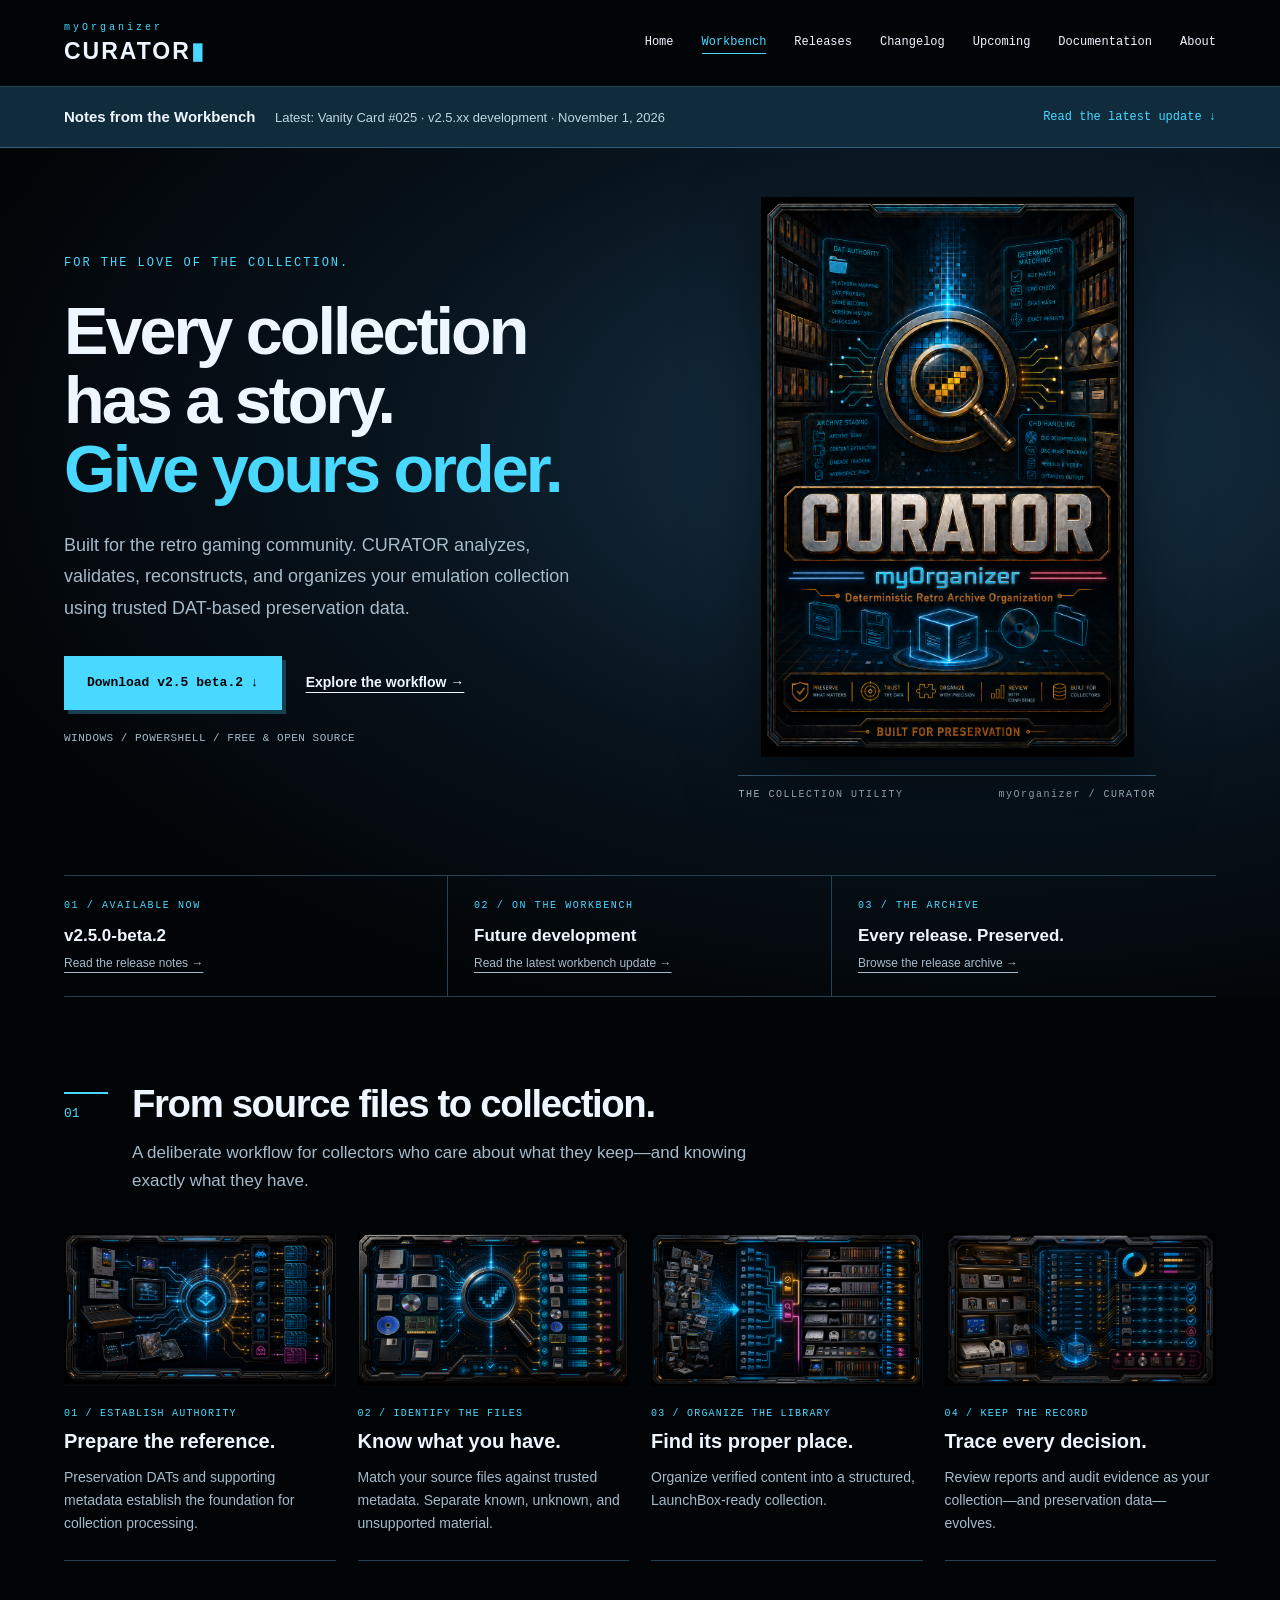
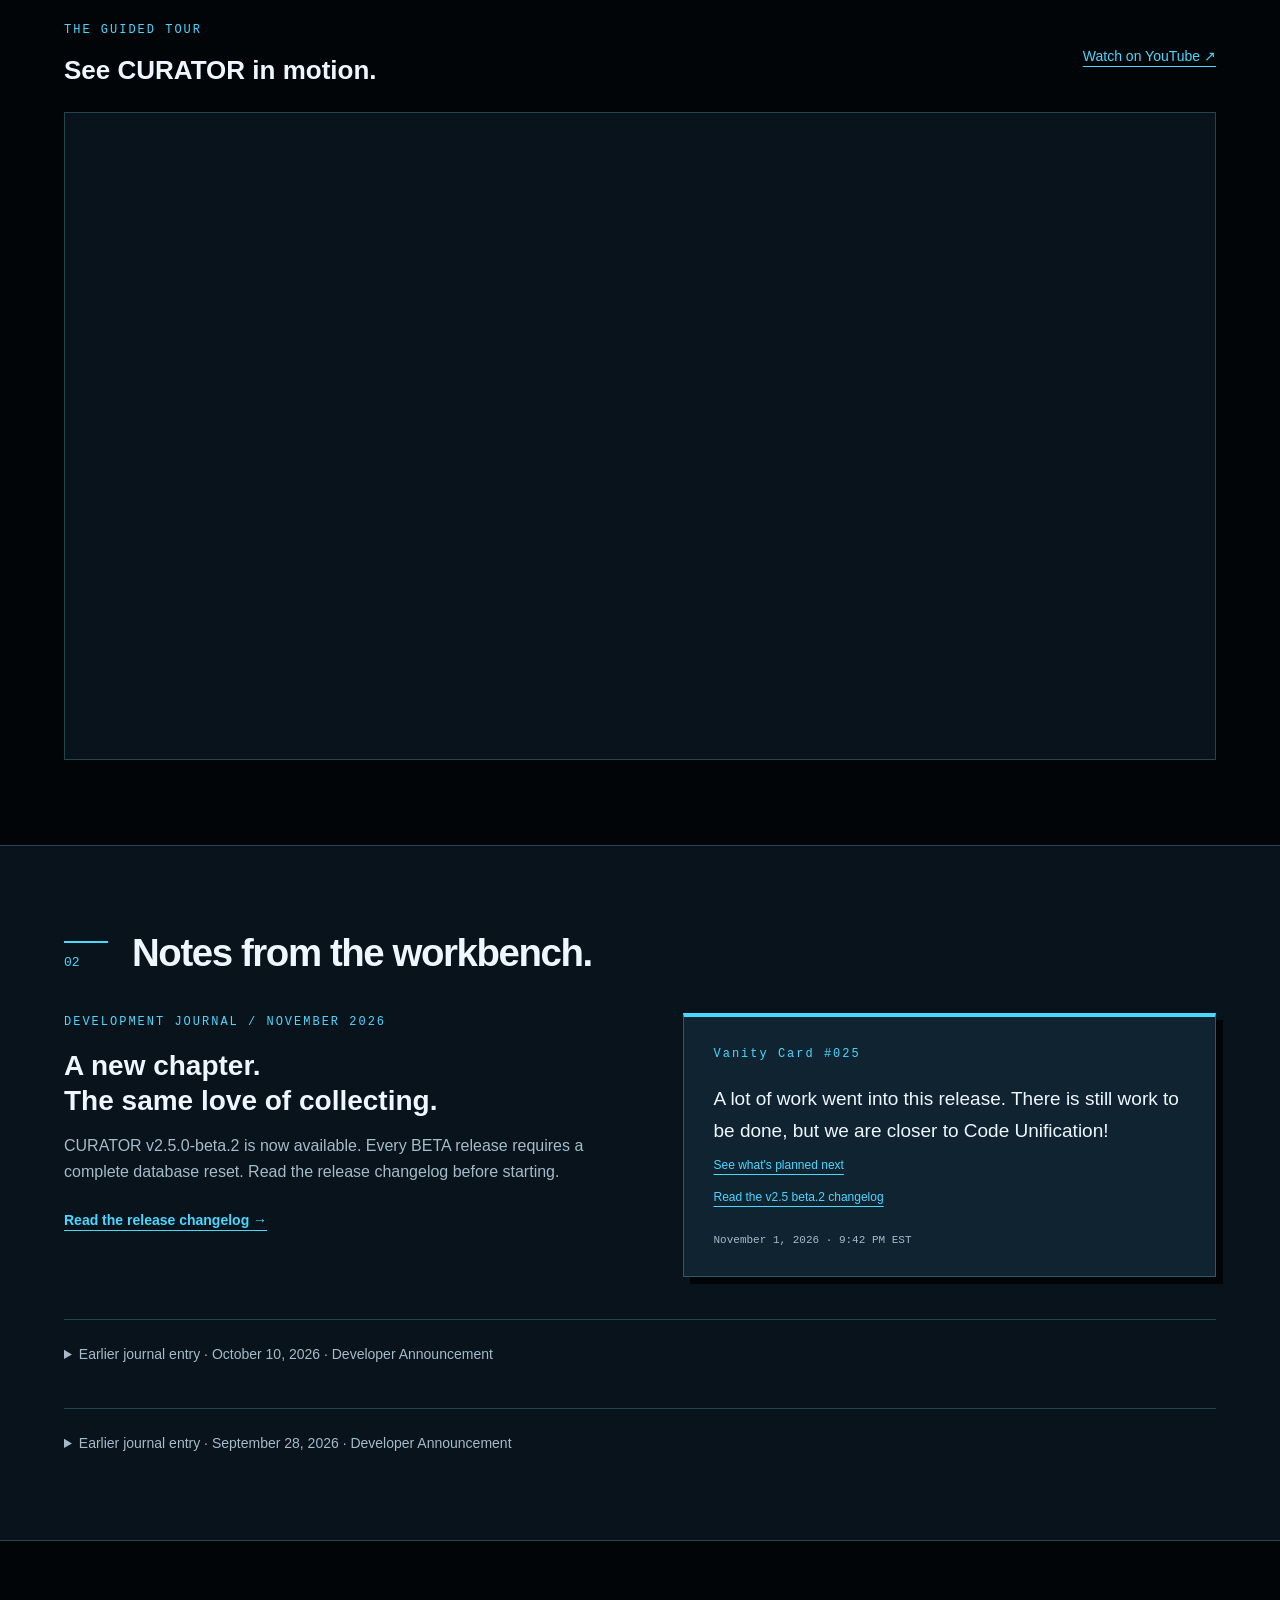
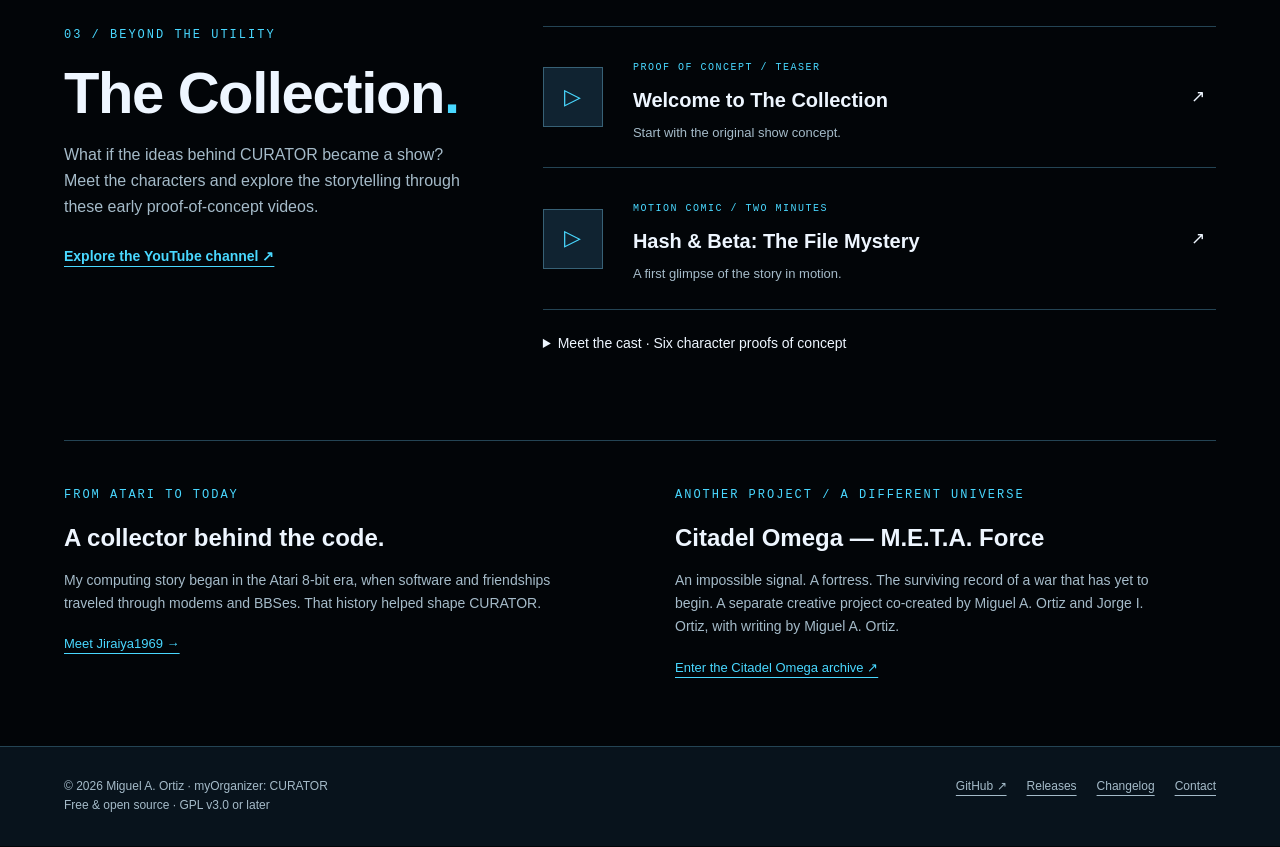
==== index.html @ 527d1dcf "Publish CURATOR v2.5.0-beta.2 and Vanity Card 025" ====
<!DOCTYPE html>
<html lang="en">
<head>

    <meta charset="UTF-8">
    <meta name="viewport" content="width=device-width, initial-scale=1.0">

    <title>myOrganizer: CURATOR</title>

    <meta name="description"
        content="CURATOR v2 is a major SQLite-backed architectural overhaul for analyzing, validating, reconstructing, and organizing emulation collections using DAT-based authority data.">
    <link rel="canonical" href="https://myorganizerhq.com/">
    <link rel="icon" type="image/png" href="/favicon.png">

    <script type="application/ld+json">
    {
      "@context": "https://schema.org",
      "@type": "SoftwareApplication",
      "name": "myOrganizer: CURATOR",
      "softwareVersion": "2.5.0-beta.2",
      "applicationCategory": "UtilityApplication",
      "operatingSystem": "Windows",
      "description": "CURATOR v2 is a major SQLite-backed architectural overhaul for analyzing, validating, reconstructing, and organizing emulation collections using DAT-based authority data.",
      "url": "https://myorganizerhq.com/",
      "downloadUrl": "https://github.com/Jiraiya1969/myOrganizer-CURATOR/releases/download/v2.5.0-beta.2/CURATOR_v2.5.0-beta.2.zip",
      "releaseNotes": "https://myorganizerhq.com/changelog",
      "license": "https://github.com/Jiraiya1969/myOrganizer-CURATOR/blob/main/LICENSE",
      "copyrightYear": 2026,
      "copyrightHolder": {
        "@type": "Person",
        "name": "Miguel A. Ortiz"
      },
      "publisher": {
        "@type": "Organization",
        "name": "myOrganizer",
        "url": "https://myorganizerhq.com/"
      }
    }
    </script>




<link rel="stylesheet" href="/site.css?v=cursor-1">
</head>
<body><a class="skip" href="#main">Skip to content</a>
<header><div class="wrap header"><a class="brand" href="/"><small>myOrganizer</small>CURATOR<span class="brand-cursor" aria-hidden="true">▮</span></a><nav aria-label="Main navigation"><a href="/">Home</a><a class="workbench-nav" href="/#development">Workbench</a><a href="/releases">Releases</a><a href="/changelog">Changelog</a><a href="/upcoming">Upcoming</a><a href="/documentation/">Documentation</a><a href="/about">About</a></nav></div></header>
<main id="main"><a class="workbench-shortcut" href="#development"><span class="wrap workbench-shortcut-inner"><span><strong>Notes from the Workbench</strong><span class="workbench-preview"> Latest: Vanity Card #025 · v2.5.xx development · <time datetime="2026-11-01">November 1, 2026</time></span></span><span class="workbench-jump">Read the latest update ↓</span></span></a><section class="hero"><div class="wrap hero-grid"><div class="hero-copy"><div class="eyebrow">For the love of the collection.</div><h1>Every collection<br>has a story.<br><span>Give yours order.</span></h1><p>Built for the retro gaming community. CURATOR analyzes, validates, reconstructs, and organizes your emulation collection using trusted DAT-based preservation data.</p><div class="actions"><a class="button" href="/releases">Download v2.5 beta.2 ↓</a><a class="text-link" href="#workflow">Explore the workflow →</a></div><p class="meta">WINDOWS / POWERSHELL / FREE &amp; OPEN SOURCE</p></div><figure class="art"><img src="/assets/images/branding/CURATOR_packaging_cover_concept_v2.png" alt="Approved CURATOR retro collection packaging artwork"><figcaption><span>THE COLLECTION UTILITY</span><span>myOrganizer / CURATOR</span></figcaption></figure></div>
<div class="wrap shelf"><div><span class="status">01 / AVAILABLE NOW</span><strong>v2.5.0-beta.2</strong><a href="/changelog#v2-5-0-beta-2">Read the release notes →</a></div><div><span class="status">02 / ON THE WORKBENCH</span><strong>Future development</strong><a href="#development">Read the latest workbench update →</a></div><div><span class="status">03 / THE ARCHIVE</span><strong>Every release. Preserved.</strong><a href="/releases">Browse the release archive →</a></div></div></section>
<section class="wrap chapter" id="workflow"><div class="chapter-heading"><span class="number">01</span><div><h2>From source files to collection.</h2><p>A deliberate workflow for collectors who care about what they keep—and knowing exactly what they have.</p></div></div><div class="workflow"><article><img src="/assets/images/workflow/01_retro_authority_preparation.png" alt="Prepare the reference." loading="lazy"><div class="eyebrow">01 / Establish authority</div><h3>Prepare the reference.</h3><p>Preservation DATs and supporting metadata establish the foundation for collection processing.</p></article><article><img src="/assets/images/workflow/02_retro_deterministic_matching.png" alt="Know what you have." loading="lazy"><div class="eyebrow">02 / Identify the files</div><h3>Know what you have.</h3><p>Match your source files against trusted metadata. Separate known, unknown, and unsupported material.</p></article><article><img src="/assets/images/workflow/03_retro_launchbox_organization.png" alt="Find its proper place." loading="lazy"><div class="eyebrow">03 / Organize the library</div><h3>Find its proper place.</h3><p>Organize verified content into a structured, LaunchBox-ready collection.</p></article><article><img src="/assets/images/workflow/04_retro_reporting_reconciliation.png" alt="Trace every decision." loading="lazy"><div class="eyebrow">04 / Keep the record</div><h3>Trace every decision.</h3><p>Review reports and audit evidence as your collection—and preservation data—evolves.</p></article></div><section class="overview-video" aria-labelledby="overview-title"><div class="overview"><div><div class="eyebrow">The guided tour</div><h3 id="overview-title">See CURATOR in motion.</h3></div><a href="https://youtu.be/cZpdKRbLx6E">Watch on YouTube ↗</a></div><div class="video-frame"><iframe src="https://www.youtube-nocookie.com/embed/cZpdKRbLx6E?rel=0" title="CURATOR overview video" loading="lazy" referrerpolicy="strict-origin-when-cross-origin" allow="accelerometer; autoplay; clipboard-write; encrypted-media; gyroscope; picture-in-picture; web-share" allowfullscreen></iframe></div></section></section>
<section class="development" id="development"><div class="wrap chapter"><div class="chapter-heading"><span class="number">02</span><div><h2>Notes from the workbench.</h2></div></div><div class="dev-grid"><div class="dev-copy"><div class="eyebrow">Development journal / November 2026</div><h3>A new chapter.<br>The same love of collecting.</h3><p>CURATOR v2.5.0-beta.2 is now available. Every BETA release requires a complete database reset. Read the release changelog before starting.</p><a class="text-link" href="/changelog#v2-5-0-beta-2">Read the release changelog →</a></div><aside class="vanity-card" aria-label="Vanity card number 25">
                <span class="vanity-card-label">Vanity Card #025</span>
                A lot of work went into this release.  There is still work to be done, but we are closer to Code Unification!
                <div><a class="vanity-card-link" href="/upcoming">See what's planned next</a></div>
                <div><a class="vanity-card-link" href="/changelog#v2-5-0-beta-2">Read the v2.5 beta.2 changelog</a></div>
                <time class="vanity-card-time" datetime="2026-11-01T21:42:01-05:00">
                    November 1, 2026 · 9:42 PM EST
                </time>
            </aside></div><details class="journal"><summary>Earlier journal entry · October 10, 2026 · Developer Announcement</summary><section class="announcement" id="developer-announcement" aria-labelledby="developer-announcement-title">
        <h3 id="developer-announcement-title">Developer Announcement</h3>
        <p><time datetime="2026-10-10">October 10, 2026</time></p>
        <p>CURATOR v2.5.0-beta.1 is the most stable version to date.</p>
        <p>I realized that the new direction is going to require a major breakdown of the code and a rebuild of a lot of the logic dealing with the database.</p>
        <p>There will not be any forthcoming release any time soon. I apologize in advance for the wait.</p>
    </section></details><details class="journal"><summary>Earlier journal entry · September 28, 2026 · Developer Announcement</summary><section class="announcement" id="developer-announcement-2026-09-28" aria-labelledby="developer-announcement-title-2026-09-28">
        <h3 id="developer-announcement-title-2026-09-28">Developer Announcement</h3>
        <p><time datetime="2026-09-28">September 28, 2026</time></p>

        <p>With myOrganizer: CURATOR v2.0.0-beta6, we have reached the end of this branch.</p>

        <p>While this is still a work in progress, I have validated many Atari and SEGA sets and the application does a fairly accurate job.  There is still a lot of validation to do, but as this is a personal project, it should be more than obvious that I am working with what I personally want for my collection.  Of course, I welcome anyone who wants to personalize the application for their own desires to do so, by simply starting their own branch and providing source acknowledgement to me.</p>

        <p>This for me is a good enough release to hold anyone over for now.  The next branch, v2.5.xx is going to be a major restructuring of the application in many ways.  The ulimate end goal is a single application script rather than the multi-stage method I am using right now.  Remember, I'm not a professional programmer.  I have dabled and this is my very first foray into even using AI as a development tool.  I broke the application into stages to help me manage the development in my own way.  I am absolutely certain that there are very many amazing coders that can do a better job than me.  I just want to learn, at my age (57) how AI will be a part of my reality in the workspace I am a part of (Cloud Management/IT). I have not taken any courses at all.  I simply dived in.  If you view my site, you can find links to other things I have done while working on this application.  In the beginning I spent a great many hours learning to even get the AI to stay within constraints; heck, I had to learn about constraints the hard way!  But, overall, this has been both a frustrating and a very enlightening experience.  I highly recommend trying it!</p>

        <p>That being said, this next phase is going to see very few and limited beta releases.  I will more than likely break the application with my next approach and that will definitely teach me a lot of new lessons.  And I love learning, so it is not a bad thing.</p>

        <p>So, for now.  Stay tuned.  Hopefully not too much time will pass for the very first v2.5.x release.</p>

        <p>Happy gaming!</p>
    </section></details></div></section>
<section class="wrap chapter" id="the-collection"><div class="collection"><div class="collection-intro"><div class="eyebrow">03 / Beyond the utility</div><h2>The Collection<span style="color:var(--cyan)">.</span></h2><p>What if the ideas behind CURATOR became a show? Meet the characters and explore the storytelling through these early proof-of-concept videos.</p><a class="text-link" href="https://www.youtube.com/@myOrganizerCURATOR">Explore the YouTube channel ↗</a></div><div><a class="video-feature" href="https://www.youtube.com/watch?v=Tr6Ki_pprvA"><span class="play" aria-hidden="true">▷</span><div><small>PROOF OF CONCEPT / TEASER</small><h3>Welcome to The Collection</h3><p>Start with the original show concept.</p></div><span aria-hidden="true">↗</span></a><a class="video-feature" href="https://www.youtube.com/watch?v=1bpcUV0gxT8"><span class="play" aria-hidden="true">▷</span><div><small>MOTION COMIC / TWO MINUTES</small><h3>Hash &amp; Beta: The File Mystery</h3><p>A first glimpse of the story in motion.</p></div><span aria-hidden="true">↗</span></a><details class="characters"><summary>Meet the cast · Six character proofs of concept</summary><ul>
                    <li><a href="https://www.youtube.com/watch?v=HXSfLDpLU4Q">The Curator: The Keeper</a></li>
                    <li><a href="https://www.youtube.com/watch?v=5j9pCTBbxyM">Mia: The Guide</a></li>
                    <li><a href="https://www.youtube.com/watch?v=RdrDELHbTPc">Manny Fest: The Archivist</a></li>
                    <li><a href="https://www.youtube.com/watch?v=NV3khmJjt4Y">Hash: The Investigator</a></li>
                    <li><a href="https://www.youtube.com/watch?v=J85RUupwjfQ">Patch: The Mechanic</a></li>
                    <li><a href="https://www.youtube.com/watch?v=i6l_RyuBm0Y">Beta: The Glitch</a></li>
                </ul></details></div></div></section>
<section class="wrap personal"><div><div class="eyebrow">From Atari to today</div><h3>A collector behind the code.</h3><p>My computing story began in the Atari 8-bit era, when software and friendships traveled through modems and BBSes. That history helped shape CURATOR.</p><a href="/about">Meet Jiraiya1969 →</a></div><div id="other-projects"><div class="eyebrow">Another project / A different universe</div><h3>Citadel Omega — M.E.T.A. Force</h3><p>An impossible signal. A fortress. The surviving record of a war that has yet to begin. A separate creative project co-created by Miguel A. Ortiz and Jorge I. Ortiz, with writing by Miguel A. Ortiz.</p><a href="https://citadelomega.com/">Enter the Citadel Omega archive ↗</a></div></section></main>
<footer><div class="wrap footer"><div>© 2026 Miguel A. Ortiz · myOrganizer: CURATOR<br>Free &amp; open source · GPL v3.0 or later</div><div class="footer-links"><a href="https://github.com/Jiraiya1969/myOrganizer-CURATOR">GitHub ↗</a><a href="/releases">Releases</a><a href="/changelog">Changelog</a><a href="mailto:contact@myorganizerhq.com">Contact</a></div></div></footer><script>
function revealLinkedEntry() {
  const target = document.getElementById(decodeURIComponent(location.hash.slice(1)));
  if (!target) return;
  let parent = target.parentElement;
  while (parent) { if (parent.tagName === 'DETAILS') parent.open = true; parent = parent.parentElement; }
}
window.addEventListener('hashchange', revealLinkedEntry);
revealLinkedEntry();
</script></body></html>
---- site.css ----
:root{
    --ink:#eef6ff;
    --muted:#a5bbc9;
    --cyan:#49d8ff;
    --night:#020508;
    --panel:#0b1a25;
    --line:#244454}
*{
    box-sizing:border-box}
html{
    scroll-behavior:smooth;
    scroll-padding-top:30px}
body{
    margin:0;
    background:var(--night);
    color:var(--ink);
    font:17px/1.65 'Segoe UI',Arial,sans-serif}
a{
    color:inherit;
    text-underline-offset:5px}
a:hover{
    color:var(--cyan)}
a:focus-visible,summary:focus-visible{
    outline:3px solid var(--cyan);
    outline-offset:6px}
img{
    display:block;
    width:100%;
    height:auto}
p,h1,h2,h3{
    margin:0}
p{
    color:var(--muted)}
.wrap{
    width:min(1240px,90%);
    margin:auto}
.mono,.eyebrow,.number,.button,.status,nav,.proof{
    font-family:Consolas,'Courier New',monospace}
.proof{
    background:#17364d;
    color:#d8f3ff;
    text-align:center;
    padding:8px 12px;
    font-size:11px;
    letter-spacing:1.6px;
    text-transform:uppercase}
.skip{
    position:absolute;
    left:12px;
    top:-100px;
    z-index:10;
    background:var(--cyan);
    color:var(--night);
    padding:12px}
.skip:focus{
    top:12px}
header{
    border-bottom:1px solid var(--line)}
.header{
    display:flex;
    align-items:center;
    justify-content:space-between;
    gap:30px;
    padding:22px 0}
.brand{
    text-decoration:none;
    font-weight:900;
    letter-spacing:2px;
    line-height:1.1;
    font-size:23px}
.brand small{
    display:block;
    font:10px Consolas,monospace;
    letter-spacing:3px;
    color:var(--cyan);
    margin-bottom:6px}
nav{
    display:flex;
    gap:28px;
    font-size:12px}
nav a{
    text-decoration:none}
.nav-download{
    color:var(--cyan)}
.eyebrow{
    color:var(--cyan);
    font-size:12px;
    letter-spacing:2px;
    text-transform:uppercase}
.hero{
    background:radial-gradient(ellipse at 76% 35%,#17364d 0, #08131c 44%,#020508 77%);
    position:relative;
    overflow:hidden}
.hero-grid{
    display:grid;
    grid-template-columns:1.1fr 1fr;
    align-items:center;
    gap:65px;
    padding:32px 0 58px}
.hero h1{
    font-size:clamp(46px,5.2vw,76px);
    line-height:1.04;
    letter-spacing:-3px;
    margin:23px 0 25px;
    font-weight:850}
.hero h1 span{
    color:var(--cyan)}
.hero-copy>p{
    max-width:510px;
    font-size:18px;
    line-height:1.75}
.actions{
    display:flex;
    flex-wrap:wrap;
    align-items:center;
    gap:24px;
    margin-top:32px}
.button{
    display:inline-flex;
    align-items:center;
    justify-content:center;
    padding:15px 22px;
    background:var(--cyan);
    color:#020508;
    text-decoration:none;
    font-size:13px;
    font-weight:bold;
    border:1px solid var(--cyan);
    box-shadow:4px 4px 0 #163f50}
.button:hover{
    color:#020508;
    background:#b4edff}
.text-link{
    font-size:14px;
    font-weight:600}
.hero .meta{
    font:11px Consolas,monospace;
    margin-top:22px;
    color:#a5bbc9;
    letter-spacing:.5px}
.art{
    position:relative;
    padding:0 20px 0 0}
.art img{
    max-height:560px;
    object-fit:contain;
    filter:drop-shadow(0 20px 35px #0008)}
.art figcaption{
    display:flex;
    justify-content:space-between;
    border-top:1px solid #366078;
    padding-top:13px;
    margin-top:18px;
    font:10px Consolas,monospace;
    color:var(--muted);
    letter-spacing:1.5px}
.shelf{
    display:grid;
    grid-template-columns:repeat(3,1fr);
    border-top:1px solid var(--line);
    border-bottom:1px solid var(--line)}
.shelf>div{
    padding:22px 26px;
    border-right:1px solid var(--line)}
.shelf>div:first-child{
    padding-left:0}
.shelf>div:last-child{
    border:0}
.status{
    font-size:10px;
    letter-spacing:1.6px;
    color:var(--cyan);
    display:block;
    margin-bottom:7px}
.shelf strong{
    font-size:17px;
    font-weight:600}
.shelf a{
    font-size:12px;
    color:var(--muted);
    display:block;
    margin-top:4px}
.chapter{
    padding:85px 0}
.chapter-heading{
    display:flex;
    gap:24px;
    align-items:baseline;
    margin-bottom:38px}
.number{
    font-size:13px;
    color:var(--cyan);
    border-top:2px solid var(--cyan);
    padding-top:9px;
    min-width:44px}
.chapter h2{
    font-size:clamp(30px,3vw,43px);
    line-height:1.15;
    letter-spacing:-1.4px}
.chapter-heading p{
    margin-top:13px;
    max-width:670px}
.workflow{
    display:grid;
    grid-template-columns:repeat(4,1fr);
    gap:22px}
.workflow article{
    border-bottom:1px solid var(--line);
    padding-bottom:25px}
.workflow img{
    aspect-ratio:16/9;
    object-fit:contain;
    background:#08131c;
    margin-bottom:20px}
.workflow .eyebrow{
    font-size:10px;
    letter-spacing:1.2px}
.workflow h3{
    font-size:20px;
    margin:7px 0 12px;
    line-height:1.25}
.workflow p{
    font-size:14px}
.overview{
    margin-top:28px;
    display:flex;
    justify-content:space-between;
    gap:20px;
    padding:20px 0;
    border-bottom:1px solid var(--line);
    font-size:14px}
.overview a{
    color:var(--cyan)}
.development{
    background:#08131c;
    border-top:1px solid var(--line);
    border-bottom:1px solid var(--line)}
.dev-grid{
    display:grid;
    grid-template-columns:1fr 1fr;
    gap:85px}
.dev-copy h3{
    font-size:28px;
    line-height:1.25;
    margin:15px 0}
.dev-copy p{
    font-size:16px}
.dev-copy .text-link{
    display:inline-block;
    margin-top:23px;
    color:var(--cyan)}
.vanity-card{
    margin:0;
    border:1px solid #31566b;
    border-top:4px solid var(--cyan);
    background:#102331;
    padding:30px;
    color:var(--ink);
    font-size:19px;
    line-height:1.65;
    box-shadow:7px 7px 0 #020508}
.vanity-card-label{
    display:block;
    font:12px Consolas,monospace;
    letter-spacing:2px;
    color:var(--cyan);
    margin-bottom:22px}
.vanity-card-link{
    font-size:12px;
    color:var(--cyan);
    display:inline-block;
    margin-top:10px}
.vanity-card-time{
    display:block;
    font:11px Consolas,monospace;
    color:var(--muted);
    margin-top:23px}
.journal{
    margin-top:42px;
    border-top:1px solid var(--line);
    padding-top:23px}
.journal summary{
    cursor:pointer;
    font-size:14px;
    color:var(--muted)}
.announcement{
    max-width:830px;
    padding-top:25px}
.announcement p{
    margin:18px 0;
    font-size:15px}
.collection{
    display:grid;
    grid-template-columns:.75fr 1.25fr;
    gap:75px}
.collection-intro h2{
    font-size:58px;
    margin:18px 0 20px;
    line-height:1}
.collection-intro>p{
    font-size:16px}
.collection-intro .text-link{
    display:inline-block;
    color:var(--cyan);
    margin-top:24px}
.video-feature{
    display:grid;
    grid-template-columns:70px 1fr 25px;
    align-items:center;
    gap:20px;
    border-top:1px solid var(--line);
    padding:24px 0;
    text-decoration:none}
.play{
    width:60px;
    height:60px;
    border:1px solid #376176;
    display:grid;
    place-items:center;
    color:var(--cyan);
    font-size:22px;
    background:#102331}
.video-feature small{
    font:10px Consolas,monospace;
    letter-spacing:1.5px;
    color:var(--cyan)}
.video-feature h3{
    font-size:20px;
    margin:5px 0}
.video-feature p{
    font-size:13px}
.characters{
    border-top:1px solid var(--line);
    padding-top:22px}
.characters summary{
    cursor:pointer;
    font-size:14px}
.characters ul{
    display:grid;
    grid-template-columns:1fr 1fr;
    gap:9px;
    padding-left:20px;
    font-size:13px;
    color:var(--muted)}
.personal{
    display:grid;
    grid-template-columns:1fr 1fr;
    gap:70px;
    padding:45px 0 65px;
    border-top:1px solid var(--line)}
.personal h3{
    font-size:24px;
    margin:12px 0}
.personal p{
    font-size:14px;
    max-width:500px}
.personal a{
    display:inline-block;
    margin-top:18px;
    font-size:13px;
    color:var(--cyan)}
footer{
    background:#08131c;
    border-top:1px solid var(--line);
    padding:30px 0}
.footer{
    display:flex;
    justify-content:space-between;
    gap:25px;
    color:var(--muted);
    font-size:12px}
.footer-links{
    display:flex;
    gap:20px}
 @media(min-width:1500px){
    .hero-grid{
    padding-top:40px;
    padding-bottom:80px}
}
@media(max-width:850px){
    .hero-grid{
    gap:25px}
.hero h1{
    font-size:52px}
.workflow{
    grid-template-columns:1fr 1fr}
.dev-grid{
    gap:35px}
.collection{
    gap:30px}
.collection-intro h2{
    font-size:45px}
}
@media(max-width:600px){
    body{
    font-size:16px}
.wrap{
    width:89%}
.proof{
    font-size:9px;
    letter-spacing:1px}
.header{
    flex-wrap:wrap;
    gap:20px;
    padding:20px 0}
nav{
    width:100%;
    justify-content:space-between;
    gap:12px;
    font-size:11px}
.brand{
    font-size:20px}
.hero-grid{
    grid-template-columns:1fr;
    padding:38px 0 30px;
    gap:25px}
.hero h1{
    font-size:49px;
    letter-spacing:-2px}
.hero-copy>p{
    font-size:16px}
.actions{
    gap:19px;
    margin-top:25px}
.button{
    padding:13px 16px;
    font-size:12px}
.art{
    max-width:340px;
    padding:0;
    margin:15px auto 0}
.art img{
    max-height:380px}
.art figcaption{
    font-size:9px}
.shelf{
    grid-template-columns:1fr}
.shelf>div,.shelf>div:first-child{
    padding:18px 0;
    border-right:0;
    border-bottom:1px solid var(--line)}
.shelf strong{
    font-size:16px}
.chapter{
    padding:52px 0}
.chapter-heading{
    gap:14px;
    margin-bottom:28px}
.chapter h2{
    font-size:30px}
.chapter-heading p{
    font-size:15px}
.number{
    min-width:30px}
.workflow{
    gap:25px 16px}
.workflow h3{
    font-size:18px}
.workflow p{
    font-size:13px}
.workflow .eyebrow{
    font-size:9px;
    letter-spacing:.4px}
.overview{
    flex-direction:column;
    gap:8px}
.dev-grid,.collection,.personal{
    grid-template-columns:1fr;
    gap:35px}
.vanity-card{
    padding:23px;
    font-size:18px}
.collection-intro h2{
    font-size:47px}
.video-feature{
    gap:14px;
    grid-template-columns:50px 1fr 15px}
.play{
    width:46px;
    height:46px}
.video-feature h3{
    font-size:18px}
.personal{
    padding:35px 0 45px}
.footer{
    flex-direction:column}
.footer-links{
    flex-wrap:wrap;
    gap:15px}
.characters ul{
    grid-template-columns:1fr}
}
@media(prefers-reduced-motion:reduce){
    html{
    scroll-behavior:auto}
}

.overview-video{
    margin-top:40px}
.overview-video .overview{
    align-items:center;
    border-bottom:0;
    margin-top:0}
.overview-video h3{
    font-size:26px;
    margin-top:8px}
.video-frame{
    aspect-ratio:16/9;
    width:100%;
    background:#08131c;
    border:1px solid var(--line)}
.video-frame iframe{
    display:block;
    width:100%;
    height:100%;
    border:0}
@media(max-width:600px){
    .overview-video .overview{
    align-items:flex-start}
.overview-video h3{
    font-size:23px}
}

.page-shell{
    display:grid;
    grid-template-columns:190px minmax(0,1fr);
    gap:65px;
    padding:65px 0 90px}
.side-index{
    position:sticky;
    top:30px;
    align-self:start;
    font:12px/1.6 Consolas,monospace}
.side-index .eyebrow{
    margin-bottom:20px}
.side-index a{
    display:block;
    padding:11px 0;
    border-bottom:1px solid var(--line);
    text-decoration:none;
    color:var(--muted)}
.side-index a:hover{
    color:var(--cyan)}
.inner-page{
    min-width:0}
.inner-page>h1{
    font-size:clamp(38px,5vw,66px);
    letter-spacing:-2px;
    line-height:1.06;
    margin:15px 0 27px}
.inner-page .intro{
    font-size:18px;
    margin-bottom:38px}
.inner-page p{
    margin:15px 0;
    line-height:1.8}
.inner-page h2{
    font-size:27px;
    line-height:1.25;
    margin:0 0 18px}
.inner-page h3{
    font-size:17px;
    color:var(--cyan);
    margin:26px 0 14px}
.release-card,.inner-page article,.planning-notice,.change-section,.inner-page details,.notice{
    border-top:1px solid var(--line);
    padding:30px 0;
    margin-top:20px}
.release-card.current,.planning-notice{
    background:#0b1a25;
    border-top:3px solid var(--cyan);
    padding:30px}
.release-card .release-details{
    display:grid;
    grid-template-columns:120px minmax(0,1fr);
    gap:10px 22px}
.label,.date,.release-date,.updated-on{
    font:12px/1.7 Consolas,monospace;
    color:var(--muted)}
.label{
    text-transform:uppercase;
    letter-spacing:1px}
.value{
    font-size:14px;
    overflow-wrap:anywhere}
.badge{
    font:10px Consolas,monospace;
    color:var(--night);
    background:var(--cyan);
    padding:5px 8px;
    vertical-align:middle;
    margin-left:10px}
code{
    font:13px/1.7 Consolas,monospace;
    color:#c6eaf8;
    overflow-wrap:anywhere}
.download-button{
    background:var(--cyan);
    color:var(--night);
    padding:12px 18px;
    text-decoration:none;
    font:12px Consolas,monospace}
.inner-page .actions{
    gap:18px}
.inner-page li{
    color:var(--muted);
    margin-bottom:15px;
    line-height:1.8}
.inner-page ul{
    padding-left:22px}
.inner-page summary{
    cursor:pointer;
    font-size:20px;
    font-weight:600}
.release-title{
    font-size:22px}
.inner-page a{
    color:var(--cyan)}
.inner-page .download-button{
    color:var(--night)}
.inner-page .links{
    border-top:1px solid var(--line);
    margin-top:35px;
    padding-top:25px;
    display:flex;
    flex-wrap:wrap;
    gap:20px;
    font-size:13px}
.story{
    font-size:18px}
.story p:first-child{
    font-size:22px;
    color:var(--ink)}
.scene-handle{
    color:var(--ink);
    font-weight:600}
.archive-downloads{
    padding:25px;
    background:var(--panel);
    border-left:3px solid var(--cyan);
    font-size:14px}
.archive-downloads a{
    display:inline-block;
    margin:10px 15px}
.archive-downloads span{
    display:block;
    color:var(--muted)}
.page-art{
    margin-top:30px;
    opacity:.85}
.inner-page footer{
    display:none}
@media(max-width:850px){
    .page-shell{
    grid-template-columns:140px minmax(0,1fr);
    gap:30px}
nav{
    gap:16px}
}
@media(max-width:600px){
    .page-shell{
    display:block;
    padding:32px 0 50px}
.side-index{
    position:static;
    margin-bottom:32px}
.side-index a{
    display:inline-block;
    margin-right:15px;
    font-size:11px}
.side-index .eyebrow{
    margin-bottom:5px}
.side-index .page-art{
    display:none}
.inner-page>h1{
    font-size:40px}
.release-card .release-details{
    grid-template-columns:1fr;
    gap:3px}
.value{
    margin-bottom:12px}
.release-card.current,.planning-notice{
    padding:20px}
.inner-page h2{
    font-size:24px}
.story p:first-child{
    font-size:19px}
.story{
    font-size:16px}
.inner-page .intro{
    font-size:16px}
nav{
    flex-wrap:wrap}
}


.workbench-nav{
    color:var(--cyan);
    border-bottom:1px solid var(--cyan)}
.workbench-shortcut{
    display:block;
    text-decoration:none;
    background:#102b3b;
    border-bottom:1px solid #366078}
.workbench-shortcut-inner{
    display:flex;
    justify-content:space-between;
    align-items:center;
    gap:20px;
    padding-top:16px;
    padding-bottom:16px}
.workbench-shortcut strong{
    color:var(--ink);
    font-size:15px}
.workbench-preview{
    color:#bfd4e1;
    font-size:13px;
    margin-left:16px}
.workbench-jump{
    color:var(--cyan);
    font:12px Consolas,monospace;
    white-space:nowrap}
.workbench-shortcut:hover{
    background:#16384b}
@media(max-width:850px){
    .workbench-preview{
    display:block;
    margin-left:0;
    margin-top:3px}
}
@media(max-width:600px){
    .workbench-shortcut-inner{
    align-items:flex-start;
    flex-direction:column;
    gap:9px}
.workbench-shortcut strong{
    font-size:14px}
.workbench-preview{
    font-size:12px}
.header nav{
    justify-content:flex-start;
    column-gap:18px;
    row-gap:14px}
}


.origins-index .page-art {
    /* Align the visible logo, accounting for the artwork's inset border. */
    transform: translateX(-7%);
}

.brand-cursor {
    color: var(--cyan);
    animation: cursor-blink 1.2s step-end infinite;
}
@keyframes cursor-blink {
    0%, 100% { opacity: 1; }
    50% { opacity: 0; }
}
@media (prefers-reduced-motion: reduce) {
    .brand-cursor { animation: none; }
}

/* Historical release entries expand on request. */
details.release-card > summary { cursor: pointer; font-size: 24px; font-weight: 700; color: var(--ink); }
details.release-card[open] > summary { margin-bottom: 24px; }

/* PDF guide library. */
nav a[aria-current="page"] { color:var(--cyan); }
.guide-start { border-left:3px solid var(--cyan); background:#0b1a25; padding:20px 24px; margin-bottom:30px; }
.guide-start p { margin:8px 0 0; }
.guide-grid { display:grid; grid-template-columns:repeat(2,minmax(0,1fr)); gap:22px; }
.inner-page .guide-card { margin:0; padding:26px; border:1px solid var(--line); background:#0c1923; display:flex; flex-direction:column; min-width:0; }
.guide-top { display:flex; justify-content:space-between; align-items:flex-start; gap:14px; margin-bottom:24px; }
.guide-top .eyebrow { font-size:10px; letter-spacing:1.2px; }
.guide-format { font:11px Consolas,monospace; color:var(--cyan); border:1px solid var(--line); padding:3px 7px; }
.inner-page .guide-card h2 { font-size:25px; margin:0 0 4px; }
.inner-page .guide-card p { font-size:15px; margin:12px 0 22px; }
.guide-meta { font:11px/1.8 Consolas,monospace; color:var(--muted); margin-top:auto; }
.guide-card .actions { margin-top:22px; gap:16px; flex-wrap:wrap; }
.guide-card .text-link { font-size:12px; }
.inner-page .guide-edition { font-size:12px; color:var(--muted); margin-top:25px; }
@media(max-width:1050px) { .guide-grid { grid-template-columns:1fr; } }
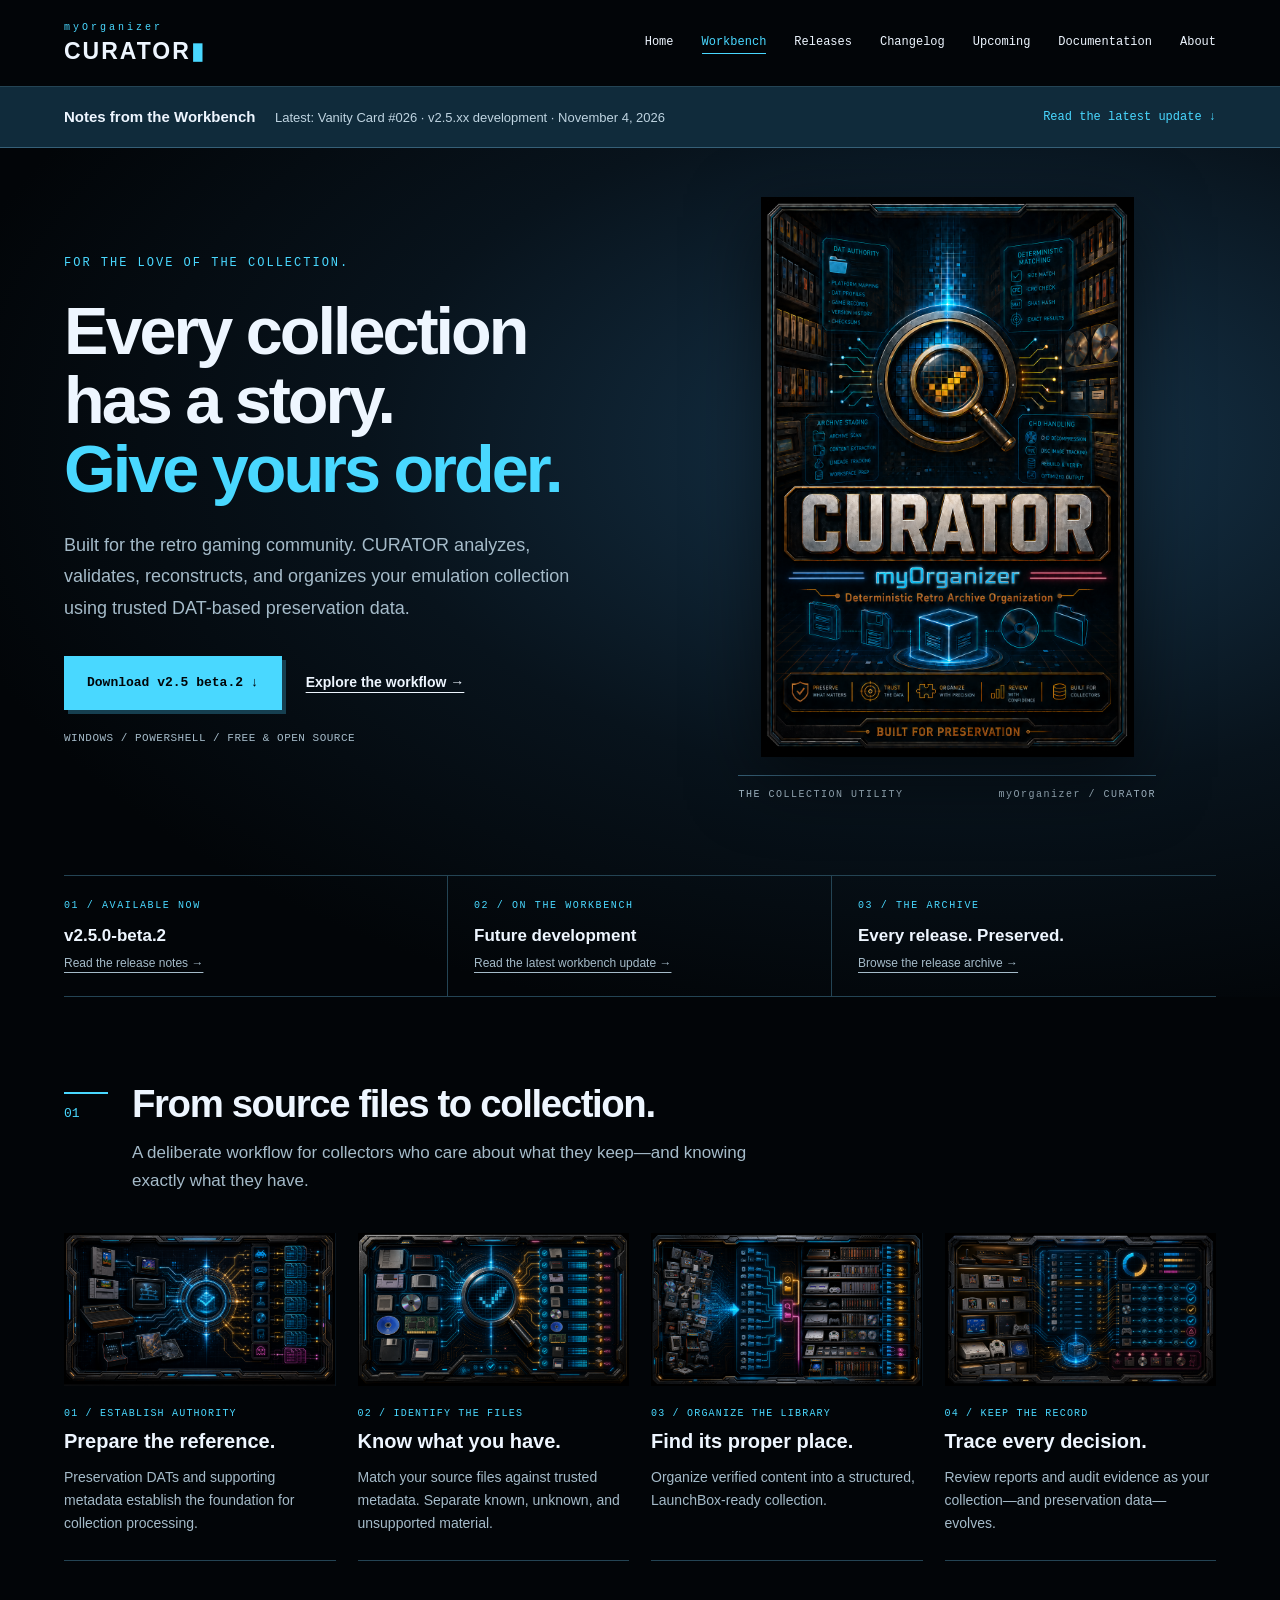
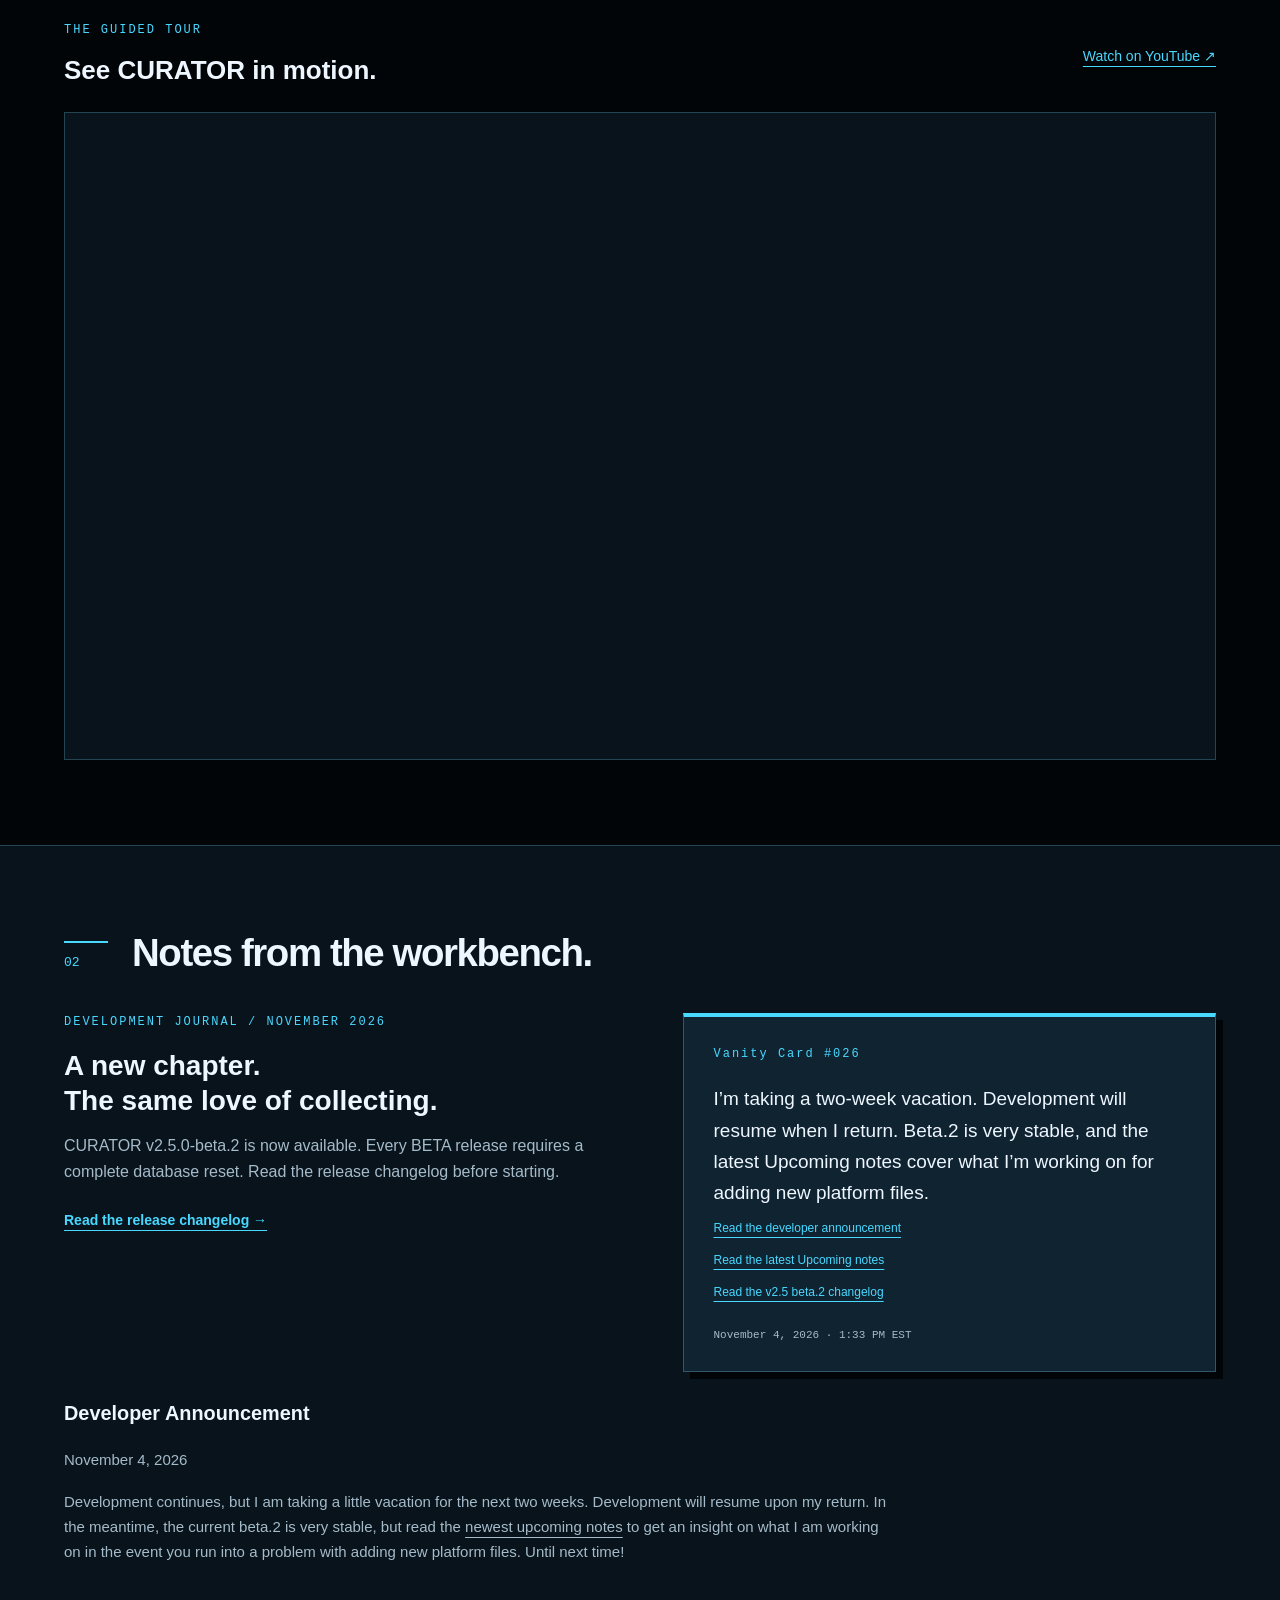
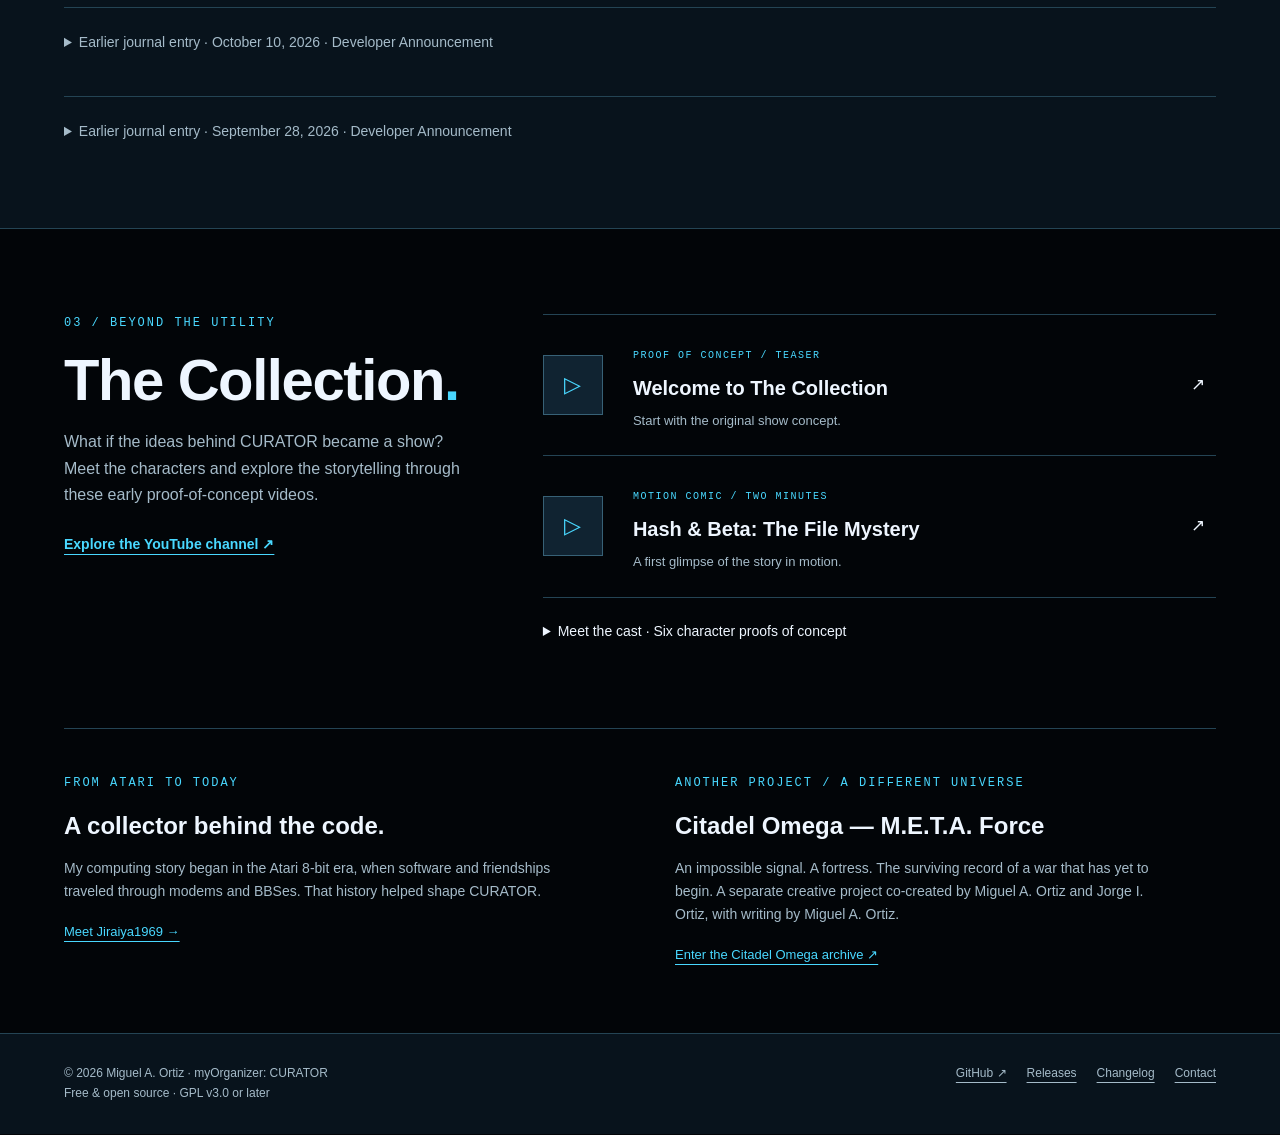
==== commit a94fbac5: "Publish November 4 announcement and Vanity Card 026" ====
--- a/index.html
+++ b/index.html
@@ -45,19 +45,24 @@
 </head>
 <body><a class="skip" href="#main">Skip to content</a>
 <header><div class="wrap header"><a class="brand" href="/"><small>myOrganizer</small>CURATOR<span class="brand-cursor" aria-hidden="true">▮</span></a><nav aria-label="Main navigation"><a href="/">Home</a><a class="workbench-nav" href="/#development">Workbench</a><a href="/releases">Releases</a><a href="/changelog">Changelog</a><a href="/upcoming">Upcoming</a><a href="/documentation/">Documentation</a><a href="/about">About</a></nav></div></header>
-<main id="main"><a class="workbench-shortcut" href="#development"><span class="wrap workbench-shortcut-inner"><span><strong>Notes from the Workbench</strong><span class="workbench-preview"> Latest: Vanity Card #025 · v2.5.xx development · <time datetime="2026-11-01">November 1, 2026</time></span></span><span class="workbench-jump">Read the latest update ↓</span></span></a><section class="hero"><div class="wrap hero-grid"><div class="hero-copy"><div class="eyebrow">For the love of the collection.</div><h1>Every collection<br>has a story.<br><span>Give yours order.</span></h1><p>Built for the retro gaming community. CURATOR analyzes, validates, reconstructs, and organizes your emulation collection using trusted DAT-based preservation data.</p><div class="actions"><a class="button" href="/releases">Download v2.5 beta.2 ↓</a><a class="text-link" href="#workflow">Explore the workflow →</a></div><p class="meta">WINDOWS / POWERSHELL / FREE &amp; OPEN SOURCE</p></div><figure class="art"><img src="/assets/images/branding/CURATOR_packaging_cover_concept_v2.png" alt="Approved CURATOR retro collection packaging artwork"><figcaption><span>THE COLLECTION UTILITY</span><span>myOrganizer / CURATOR</span></figcaption></figure></div>
+<main id="main"><a class="workbench-shortcut" href="#development"><span class="wrap workbench-shortcut-inner"><span><strong>Notes from the Workbench</strong><span class="workbench-preview"> Latest: Vanity Card #026 · v2.5.xx development · <time datetime="2026-11-04">November 4, 2026</time></span></span><span class="workbench-jump">Read the latest update ↓</span></span></a><section class="hero"><div class="wrap hero-grid"><div class="hero-copy"><div class="eyebrow">For the love of the collection.</div><h1>Every collection<br>has a story.<br><span>Give yours order.</span></h1><p>Built for the retro gaming community. CURATOR analyzes, validates, reconstructs, and organizes your emulation collection using trusted DAT-based preservation data.</p><div class="actions"><a class="button" href="/releases">Download v2.5 beta.2 ↓</a><a class="text-link" href="#workflow">Explore the workflow →</a></div><p class="meta">WINDOWS / POWERSHELL / FREE &amp; OPEN SOURCE</p></div><figure class="art"><img src="/assets/images/branding/CURATOR_packaging_cover_concept_v2.png" alt="Approved CURATOR retro collection packaging artwork"><figcaption><span>THE COLLECTION UTILITY</span><span>myOrganizer / CURATOR</span></figcaption></figure></div>
 <div class="wrap shelf"><div><span class="status">01 / AVAILABLE NOW</span><strong>v2.5.0-beta.2</strong><a href="/changelog#v2-5-0-beta-2">Read the release notes →</a></div><div><span class="status">02 / ON THE WORKBENCH</span><strong>Future development</strong><a href="#development">Read the latest workbench update →</a></div><div><span class="status">03 / THE ARCHIVE</span><strong>Every release. Preserved.</strong><a href="/releases">Browse the release archive →</a></div></div></section>
 <section class="wrap chapter" id="workflow"><div class="chapter-heading"><span class="number">01</span><div><h2>From source files to collection.</h2><p>A deliberate workflow for collectors who care about what they keep—and knowing exactly what they have.</p></div></div><div class="workflow"><article><img src="/assets/images/workflow/01_retro_authority_preparation.png" alt="Prepare the reference." loading="lazy"><div class="eyebrow">01 / Establish authority</div><h3>Prepare the reference.</h3><p>Preservation DATs and supporting metadata establish the foundation for collection processing.</p></article><article><img src="/assets/images/workflow/02_retro_deterministic_matching.png" alt="Know what you have." loading="lazy"><div class="eyebrow">02 / Identify the files</div><h3>Know what you have.</h3><p>Match your source files against trusted metadata. Separate known, unknown, and unsupported material.</p></article><article><img src="/assets/images/workflow/03_retro_launchbox_organization.png" alt="Find its proper place." loading="lazy"><div class="eyebrow">03 / Organize the library</div><h3>Find its proper place.</h3><p>Organize verified content into a structured, LaunchBox-ready collection.</p></article><article><img src="/assets/images/workflow/04_retro_reporting_reconciliation.png" alt="Trace every decision." loading="lazy"><div class="eyebrow">04 / Keep the record</div><h3>Trace every decision.</h3><p>Review reports and audit evidence as your collection—and preservation data—evolves.</p></article></div><section class="overview-video" aria-labelledby="overview-title"><div class="overview"><div><div class="eyebrow">The guided tour</div><h3 id="overview-title">See CURATOR in motion.</h3></div><a href="https://youtu.be/cZpdKRbLx6E">Watch on YouTube ↗</a></div><div class="video-frame"><iframe src="https://www.youtube-nocookie.com/embed/cZpdKRbLx6E?rel=0" title="CURATOR overview video" loading="lazy" referrerpolicy="strict-origin-when-cross-origin" allow="accelerometer; autoplay; clipboard-write; encrypted-media; gyroscope; picture-in-picture; web-share" allowfullscreen></iframe></div></section></section>
-<section class="development" id="development"><div class="wrap chapter"><div class="chapter-heading"><span class="number">02</span><div><h2>Notes from the workbench.</h2></div></div><div class="dev-grid"><div class="dev-copy"><div class="eyebrow">Development journal / November 2026</div><h3>A new chapter.<br>The same love of collecting.</h3><p>CURATOR v2.5.0-beta.2 is now available. Every BETA release requires a complete database reset. Read the release changelog before starting.</p><a class="text-link" href="/changelog#v2-5-0-beta-2">Read the release changelog →</a></div><aside class="vanity-card" aria-label="Vanity card number 25">
-                <span class="vanity-card-label">Vanity Card #025</span>
-                A lot of work went into this release.  There is still work to be done, but we are closer to Code Unification!
-                <div><a class="vanity-card-link" href="/upcoming">See what's planned next</a></div>
+<section class="development" id="development"><div class="wrap chapter"><div class="chapter-heading"><span class="number">02</span><div><h2>Notes from the workbench.</h2></div></div><div class="dev-grid"><div class="dev-copy"><div class="eyebrow">Development journal / November 2026</div><h3>A new chapter.<br>The same love of collecting.</h3><p>CURATOR v2.5.0-beta.2 is now available. Every BETA release requires a complete database reset. Read the release changelog before starting.</p><a class="text-link" href="/changelog#v2-5-0-beta-2">Read the release changelog →</a></div><aside class="vanity-card" aria-label="Vanity card number 26">
+                <span class="vanity-card-label">Vanity Card #026</span>
+                I’m taking a two-week vacation. Development will resume when I return. Beta.2 is very stable, and the latest Upcoming notes cover what I’m working on for adding new platform files.
+                <div><a class="vanity-card-link" href="#developer-announcement">Read the developer announcement</a></div>
+                <div><a class="vanity-card-link" href="/upcoming#current-changing">Read the latest Upcoming notes</a></div>
                 <div><a class="vanity-card-link" href="/changelog#v2-5-0-beta-2">Read the v2.5 beta.2 changelog</a></div>
-                <time class="vanity-card-time" datetime="2026-11-01T21:42:01-05:00">
-                    November 1, 2026 · 9:42 PM EST
+                <time class="vanity-card-time" datetime="2026-11-04T13:33:05-05:00">
+                    November 4, 2026 · 1:33 PM EST
                 </time>
-            </aside></div><details class="journal"><summary>Earlier journal entry · October 10, 2026 · Developer Announcement</summary><section class="announcement" id="developer-announcement" aria-labelledby="developer-announcement-title">
+            </aside></div><section class="announcement" id="developer-announcement" aria-labelledby="developer-announcement-title">
         <h3 id="developer-announcement-title">Developer Announcement</h3>
+        <p><time datetime="2026-11-04">November 4, 2026</time></p>
+        <p>Development continues, but I am taking a little vacation for the next two weeks.  Development will resume upon my return.  In the meantime, the current beta.2 is very stable, but read the <a href="/upcoming#current-changing">newest upcoming notes</a> to get an insight on what I am working on in the event you run into a problem with adding new platform files.  Until next time!</p>
+    </section><details class="journal"><summary>Earlier journal entry · October 10, 2026 · Developer Announcement</summary><section class="announcement" id="developer-announcement-2026-10-10" aria-labelledby="developer-announcement-title-2026-10-10">
+        <h3 id="developer-announcement-title-2026-10-10">Developer Announcement</h3>
         <p><time datetime="2026-10-10">October 10, 2026</time></p>
         <p>CURATOR v2.5.0-beta.1 is the most stable version to date.</p>
         <p>I realized that the new direction is going to require a major breakdown of the code and a rebuild of a lot of the logic dealing with the database.</p>
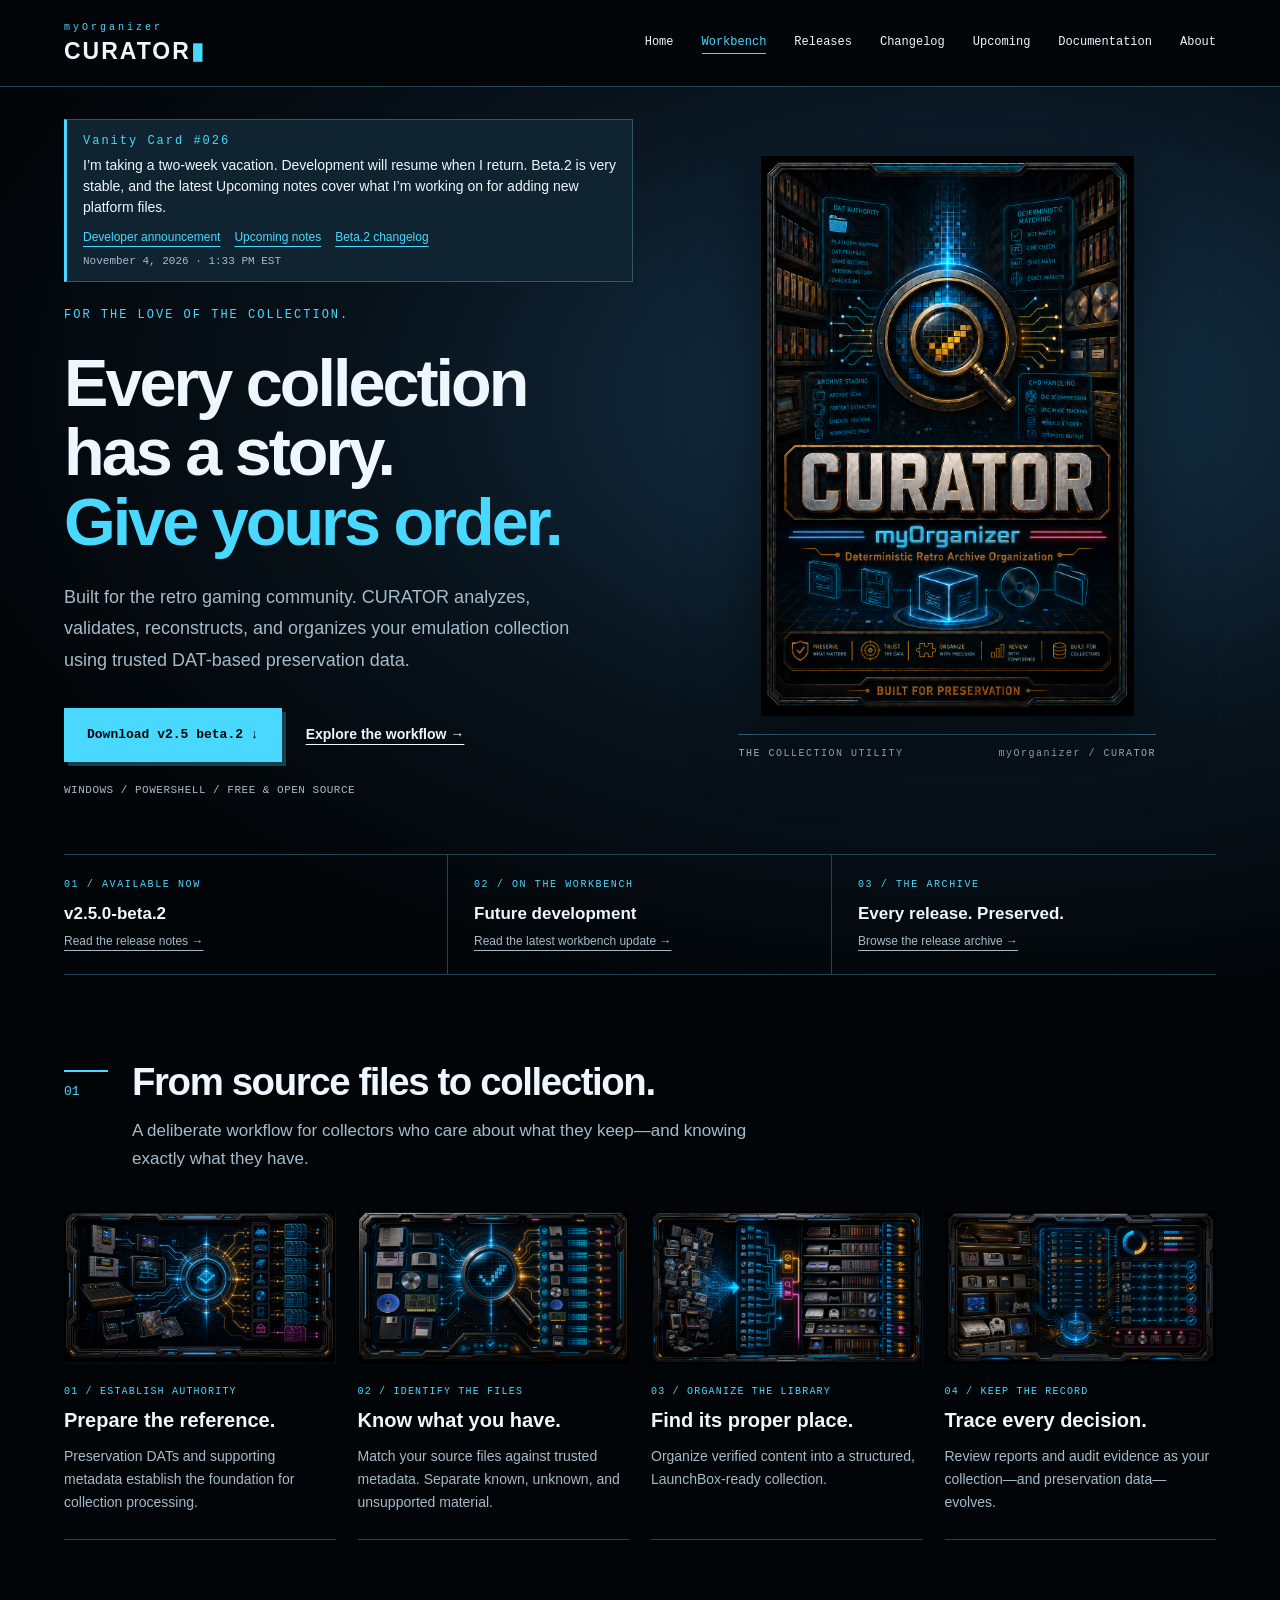
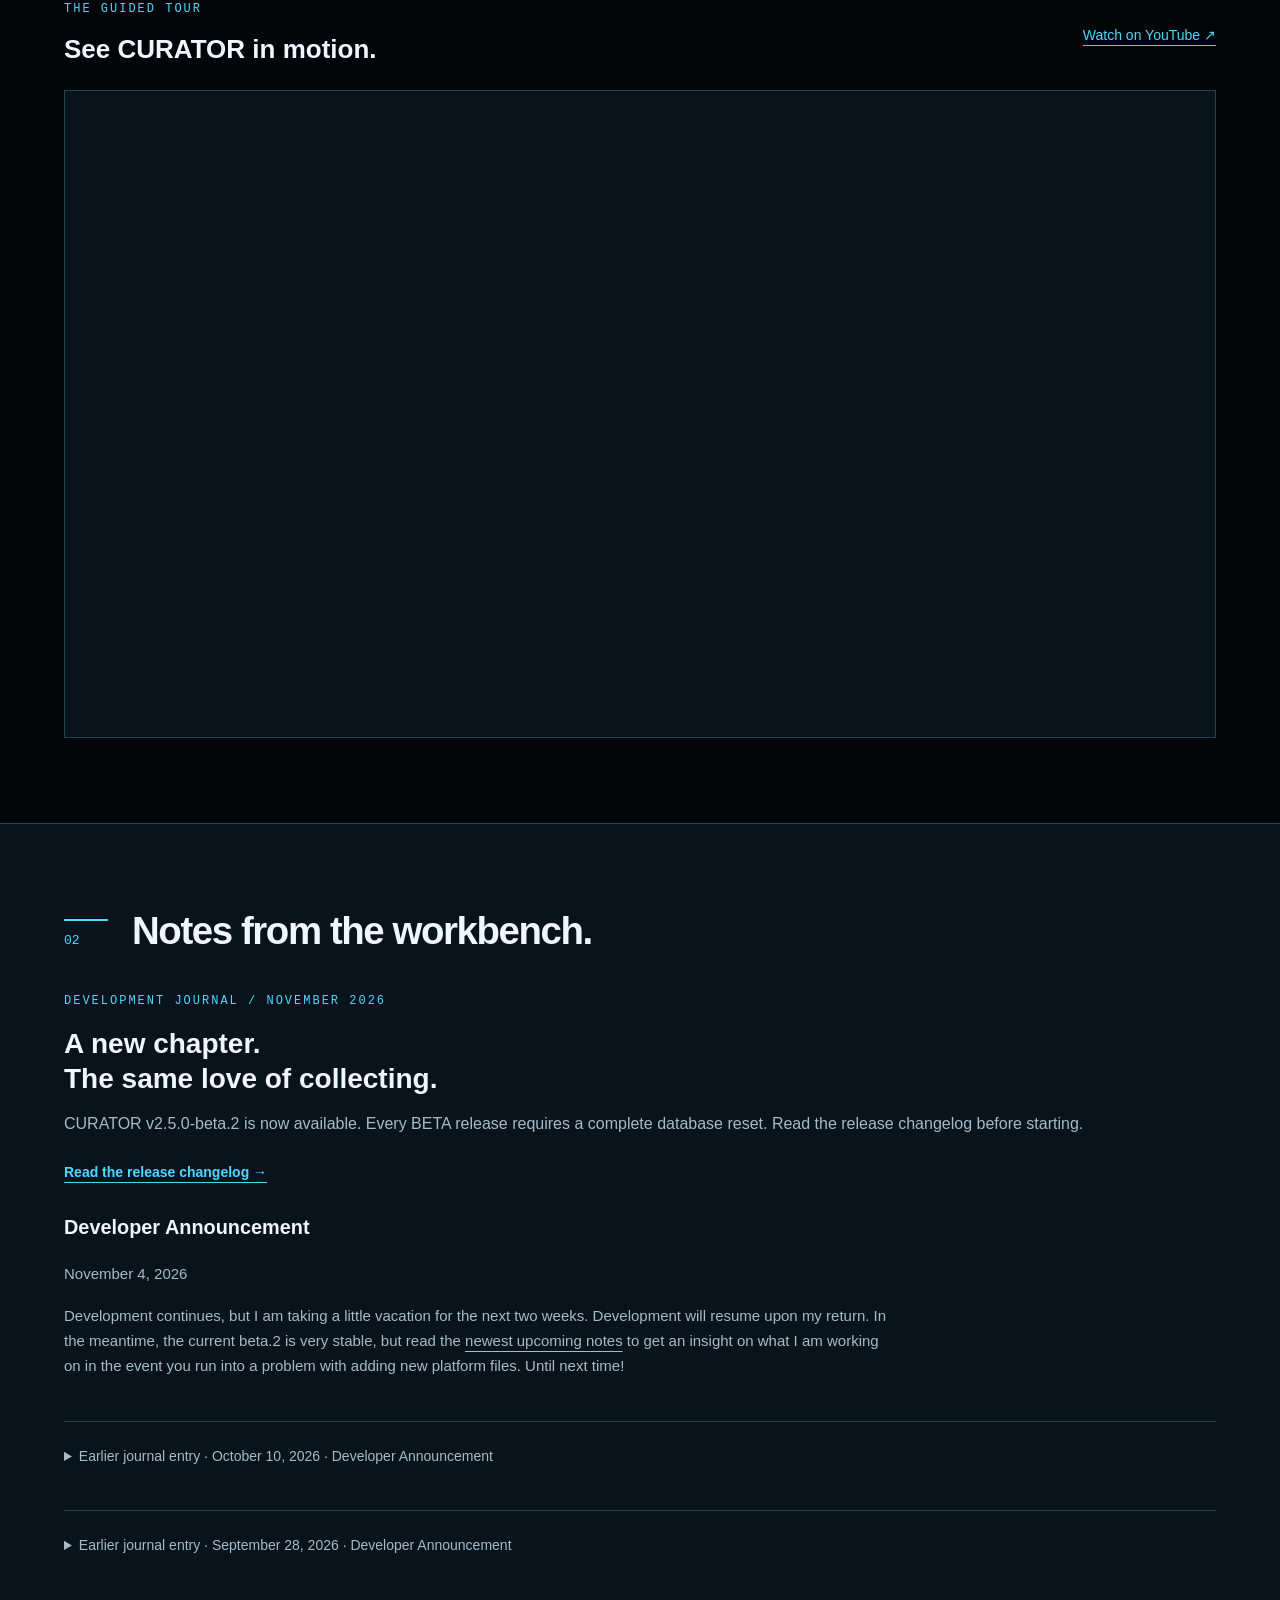
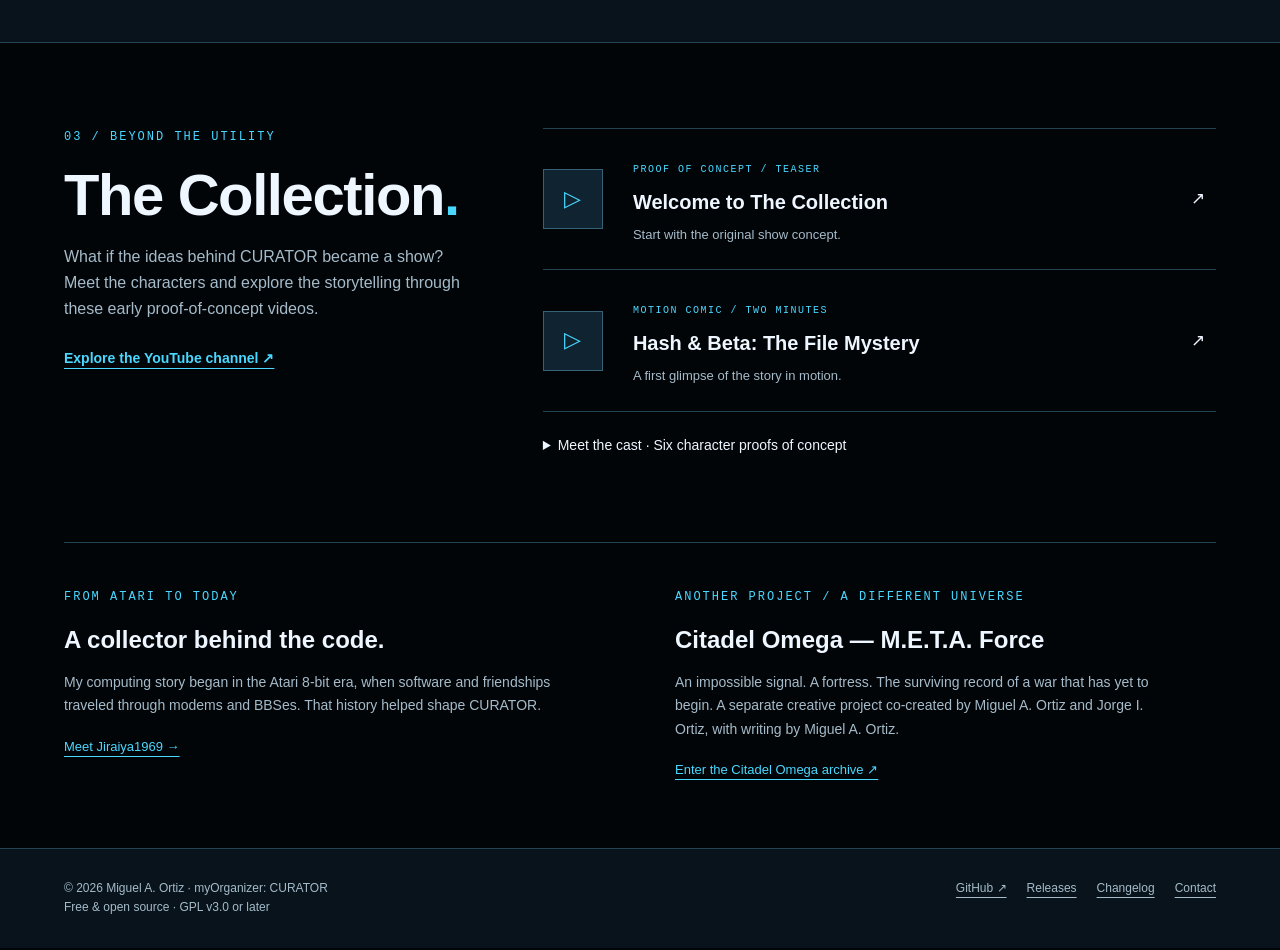
==== commit 163811be: "Move Vanity Card 026 into the homepage hero" ====
--- a/index.html
+++ b/index.html
@@ -41,26 +41,29 @@
 
 
 
-<link rel="stylesheet" href="/site.css?v=cursor-1">
+<link rel="stylesheet" href="/site.css?v=vanity-hero-1">
 </head>
 <body><a class="skip" href="#main">Skip to content</a>
 <header><div class="wrap header"><a class="brand" href="/"><small>myOrganizer</small>CURATOR<span class="brand-cursor" aria-hidden="true">▮</span></a><nav aria-label="Main navigation"><a href="/">Home</a><a class="workbench-nav" href="/#development">Workbench</a><a href="/releases">Releases</a><a href="/changelog">Changelog</a><a href="/upcoming">Upcoming</a><a href="/documentation/">Documentation</a><a href="/about">About</a></nav></div></header>
-<main id="main"><a class="workbench-shortcut" href="#development"><span class="wrap workbench-shortcut-inner"><span><strong>Notes from the Workbench</strong><span class="workbench-preview"> Latest: Vanity Card #026 · v2.5.xx development · <time datetime="2026-11-04">November 4, 2026</time></span></span><span class="workbench-jump">Read the latest update ↓</span></span></a><section class="hero"><div class="wrap hero-grid"><div class="hero-copy"><div class="eyebrow">For the love of the collection.</div><h1>Every collection<br>has a story.<br><span>Give yours order.</span></h1><p>Built for the retro gaming community. CURATOR analyzes, validates, reconstructs, and organizes your emulation collection using trusted DAT-based preservation data.</p><div class="actions"><a class="button" href="/releases">Download v2.5 beta.2 ↓</a><a class="text-link" href="#workflow">Explore the workflow →</a></div><p class="meta">WINDOWS / POWERSHELL / FREE &amp; OPEN SOURCE</p></div><figure class="art"><img src="/assets/images/branding/CURATOR_packaging_cover_concept_v2.png" alt="Approved CURATOR retro collection packaging artwork"><figcaption><span>THE COLLECTION UTILITY</span><span>myOrganizer / CURATOR</span></figcaption></figure></div>
-<div class="wrap shelf"><div><span class="status">01 / AVAILABLE NOW</span><strong>v2.5.0-beta.2</strong><a href="/changelog#v2-5-0-beta-2">Read the release notes →</a></div><div><span class="status">02 / ON THE WORKBENCH</span><strong>Future development</strong><a href="#development">Read the latest workbench update →</a></div><div><span class="status">03 / THE ARCHIVE</span><strong>Every release. Preserved.</strong><a href="/releases">Browse the release archive →</a></div></div></section>
-<section class="wrap chapter" id="workflow"><div class="chapter-heading"><span class="number">01</span><div><h2>From source files to collection.</h2><p>A deliberate workflow for collectors who care about what they keep—and knowing exactly what they have.</p></div></div><div class="workflow"><article><img src="/assets/images/workflow/01_retro_authority_preparation.png" alt="Prepare the reference." loading="lazy"><div class="eyebrow">01 / Establish authority</div><h3>Prepare the reference.</h3><p>Preservation DATs and supporting metadata establish the foundation for collection processing.</p></article><article><img src="/assets/images/workflow/02_retro_deterministic_matching.png" alt="Know what you have." loading="lazy"><div class="eyebrow">02 / Identify the files</div><h3>Know what you have.</h3><p>Match your source files against trusted metadata. Separate known, unknown, and unsupported material.</p></article><article><img src="/assets/images/workflow/03_retro_launchbox_organization.png" alt="Find its proper place." loading="lazy"><div class="eyebrow">03 / Organize the library</div><h3>Find its proper place.</h3><p>Organize verified content into a structured, LaunchBox-ready collection.</p></article><article><img src="/assets/images/workflow/04_retro_reporting_reconciliation.png" alt="Trace every decision." loading="lazy"><div class="eyebrow">04 / Keep the record</div><h3>Trace every decision.</h3><p>Review reports and audit evidence as your collection—and preservation data—evolves.</p></article></div><section class="overview-video" aria-labelledby="overview-title"><div class="overview"><div><div class="eyebrow">The guided tour</div><h3 id="overview-title">See CURATOR in motion.</h3></div><a href="https://youtu.be/cZpdKRbLx6E">Watch on YouTube ↗</a></div><div class="video-frame"><iframe src="https://www.youtube-nocookie.com/embed/cZpdKRbLx6E?rel=0" title="CURATOR overview video" loading="lazy" referrerpolicy="strict-origin-when-cross-origin" allow="accelerometer; autoplay; clipboard-write; encrypted-media; gyroscope; picture-in-picture; web-share" allowfullscreen></iframe></div></section></section>
-<section class="development" id="development"><div class="wrap chapter"><div class="chapter-heading"><span class="number">02</span><div><h2>Notes from the workbench.</h2></div></div><div class="dev-grid"><div class="dev-copy"><div class="eyebrow">Development journal / November 2026</div><h3>A new chapter.<br>The same love of collecting.</h3><p>CURATOR v2.5.0-beta.2 is now available. Every BETA release requires a complete database reset. Read the release changelog before starting.</p><a class="text-link" href="/changelog#v2-5-0-beta-2">Read the release changelog →</a></div><aside class="vanity-card" aria-label="Vanity card number 26">
+<main id="main">
+<section class="hero"><div class="wrap hero-grid"><div class="hero-copy">
+<aside class="vanity-card" id="vanity-card" aria-label="Vanity card number 26">
                 <span class="vanity-card-label">Vanity Card #026</span>
                 I’m taking a two-week vacation. Development will resume when I return. Beta.2 is very stable, and the latest Upcoming notes cover what I’m working on for adding new platform files.
-                <div><a class="vanity-card-link" href="#developer-announcement">Read the developer announcement</a></div>
-                <div><a class="vanity-card-link" href="/upcoming#current-changing">Read the latest Upcoming notes</a></div>
-                <div><a class="vanity-card-link" href="/changelog#v2-5-0-beta-2">Read the v2.5 beta.2 changelog</a></div>
+                <div class="vanity-actions"><a class="vanity-card-link" href="#developer-announcement">Developer announcement</a>
+                <a class="vanity-card-link" href="/upcoming">Upcoming notes</a>
+                <a class="vanity-card-link" href="/changelog#v2-5-0-beta-2">Beta.2 changelog</a></div>
                 <time class="vanity-card-time" datetime="2026-11-04T13:33:05-05:00">
                     November 4, 2026 · 1:33 PM EST
                 </time>
-            </aside></div><section class="announcement" id="developer-announcement" aria-labelledby="developer-announcement-title">
+            </aside>
+<div class="eyebrow">For the love of the collection.</div><h1>Every collection<br>has a story.<br><span>Give yours order.</span></h1><p>Built for the retro gaming community. CURATOR analyzes, validates, reconstructs, and organizes your emulation collection using trusted DAT-based preservation data.</p><div class="actions"><a class="button" href="/releases">Download v2.5 beta.2 ↓</a><a class="text-link" href="#workflow">Explore the workflow →</a></div><p class="meta">WINDOWS / POWERSHELL / FREE &amp; OPEN SOURCE</p></div><figure class="art"><img src="/assets/images/branding/CURATOR_packaging_cover_concept_v2.png" alt="Approved CURATOR retro collection packaging artwork"><figcaption><span>THE COLLECTION UTILITY</span><span>myOrganizer / CURATOR</span></figcaption></figure></div>
+<div class="wrap shelf"><div><span class="status">01 / AVAILABLE NOW</span><strong>v2.5.0-beta.2</strong><a href="/changelog#v2-5-0-beta-2">Read the release notes →</a></div><div><span class="status">02 / ON THE WORKBENCH</span><strong>Future development</strong><a href="#development">Read the latest workbench update →</a></div><div><span class="status">03 / THE ARCHIVE</span><strong>Every release. Preserved.</strong><a href="/releases">Browse the release archive →</a></div></div></section>
+<section class="wrap chapter" id="workflow"><div class="chapter-heading"><span class="number">01</span><div><h2>From source files to collection.</h2><p>A deliberate workflow for collectors who care about what they keep—and knowing exactly what they have.</p></div></div><div class="workflow"><article><img src="/assets/images/workflow/01_retro_authority_preparation.png" alt="Prepare the reference." loading="lazy"><div class="eyebrow">01 / Establish authority</div><h3>Prepare the reference.</h3><p>Preservation DATs and supporting metadata establish the foundation for collection processing.</p></article><article><img src="/assets/images/workflow/02_retro_deterministic_matching.png" alt="Know what you have." loading="lazy"><div class="eyebrow">02 / Identify the files</div><h3>Know what you have.</h3><p>Match your source files against trusted metadata. Separate known, unknown, and unsupported material.</p></article><article><img src="/assets/images/workflow/03_retro_launchbox_organization.png" alt="Find its proper place." loading="lazy"><div class="eyebrow">03 / Organize the library</div><h3>Find its proper place.</h3><p>Organize verified content into a structured, LaunchBox-ready collection.</p></article><article><img src="/assets/images/workflow/04_retro_reporting_reconciliation.png" alt="Trace every decision." loading="lazy"><div class="eyebrow">04 / Keep the record</div><h3>Trace every decision.</h3><p>Review reports and audit evidence as your collection—and preservation data—evolves.</p></article></div><section class="overview-video" aria-labelledby="overview-title"><div class="overview"><div><div class="eyebrow">The guided tour</div><h3 id="overview-title">See CURATOR in motion.</h3></div><a href="https://youtu.be/cZpdKRbLx6E">Watch on YouTube ↗</a></div><div class="video-frame"><iframe src="https://www.youtube-nocookie.com/embed/cZpdKRbLx6E?rel=0" title="CURATOR overview video" loading="lazy" referrerpolicy="strict-origin-when-cross-origin" allow="accelerometer; autoplay; clipboard-write; encrypted-media; gyroscope; picture-in-picture; web-share" allowfullscreen></iframe></div></section></section>
+<section class="development" id="development"><div class="wrap chapter"><div class="chapter-heading"><span class="number">02</span><div><h2>Notes from the workbench.</h2></div></div><div class="dev-copy"><div class="eyebrow">Development journal / November 2026</div><h3>A new chapter.<br>The same love of collecting.</h3><p>CURATOR v2.5.0-beta.2 is now available. Every BETA release requires a complete database reset. Read the release changelog before starting.</p><a class="text-link" href="/changelog#v2-5-0-beta-2">Read the release changelog →</a></div><section class="announcement" id="developer-announcement" aria-labelledby="developer-announcement-title">
         <h3 id="developer-announcement-title">Developer Announcement</h3>
         <p><time datetime="2026-11-04">November 4, 2026</time></p>
-        <p>Development continues, but I am taking a little vacation for the next two weeks.  Development will resume upon my return.  In the meantime, the current beta.2 is very stable, but read the <a href="/upcoming#current-changing">newest upcoming notes</a> to get an insight on what I am working on in the event you run into a problem with adding new platform files.  Until next time!</p>
+        <p>Development continues, but I am taking a little vacation for the next two weeks.  Development will resume upon my return.  In the meantime, the current beta.2 is very stable, but read the <a href="/upcoming">newest upcoming notes</a> to get an insight on what I am working on in the event you run into a problem with adding new platform files.  Until next time!</p>
     </section><details class="journal"><summary>Earlier journal entry · October 10, 2026 · Developer Announcement</summary><section class="announcement" id="developer-announcement-2026-10-10" aria-labelledby="developer-announcement-title-2026-10-10">
         <h3 id="developer-announcement-title-2026-10-10">Developer Announcement</h3>
         <p><time datetime="2026-10-10">October 10, 2026</time></p>
--- a/site.css
+++ b/site.css
@@ -250,6 +250,22 @@
     display:inline-block;
     margin-top:23px;
     color:var(--cyan)}
+.hero-copy .vanity-card{
+    margin:0 0 24px;
+    border:1px solid #31566b;
+    border-left:3px solid var(--cyan);
+    padding:14px 16px;
+    font-size:14px;
+    line-height:1.5;
+    box-shadow:none}
+.hero-copy .vanity-card-label{
+    margin-bottom:7px}
+.hero-copy .vanity-card-time{
+    margin-top:9px}
+.vanity-actions{
+    display:flex;
+    flex-wrap:wrap;
+    gap:0 14px}
 .vanity-card{
     margin:0;
     border:1px solid #31566b;
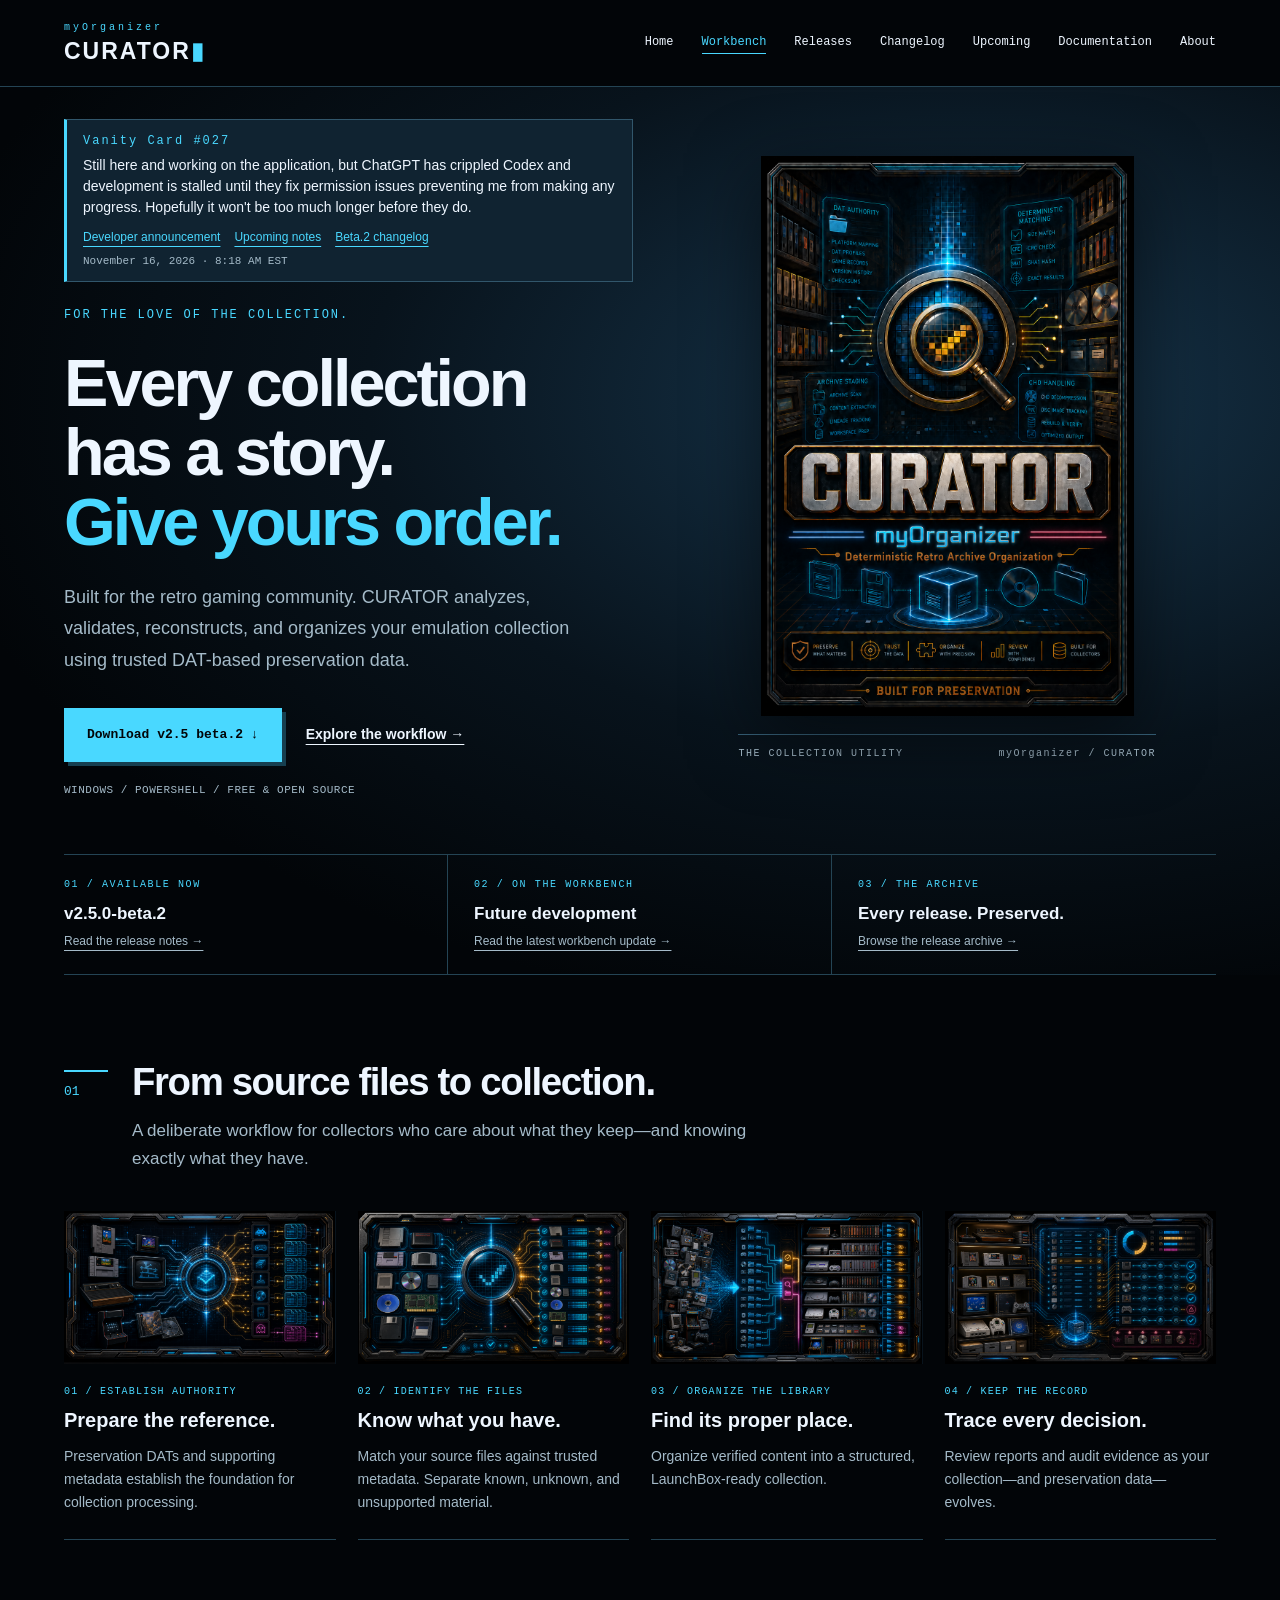
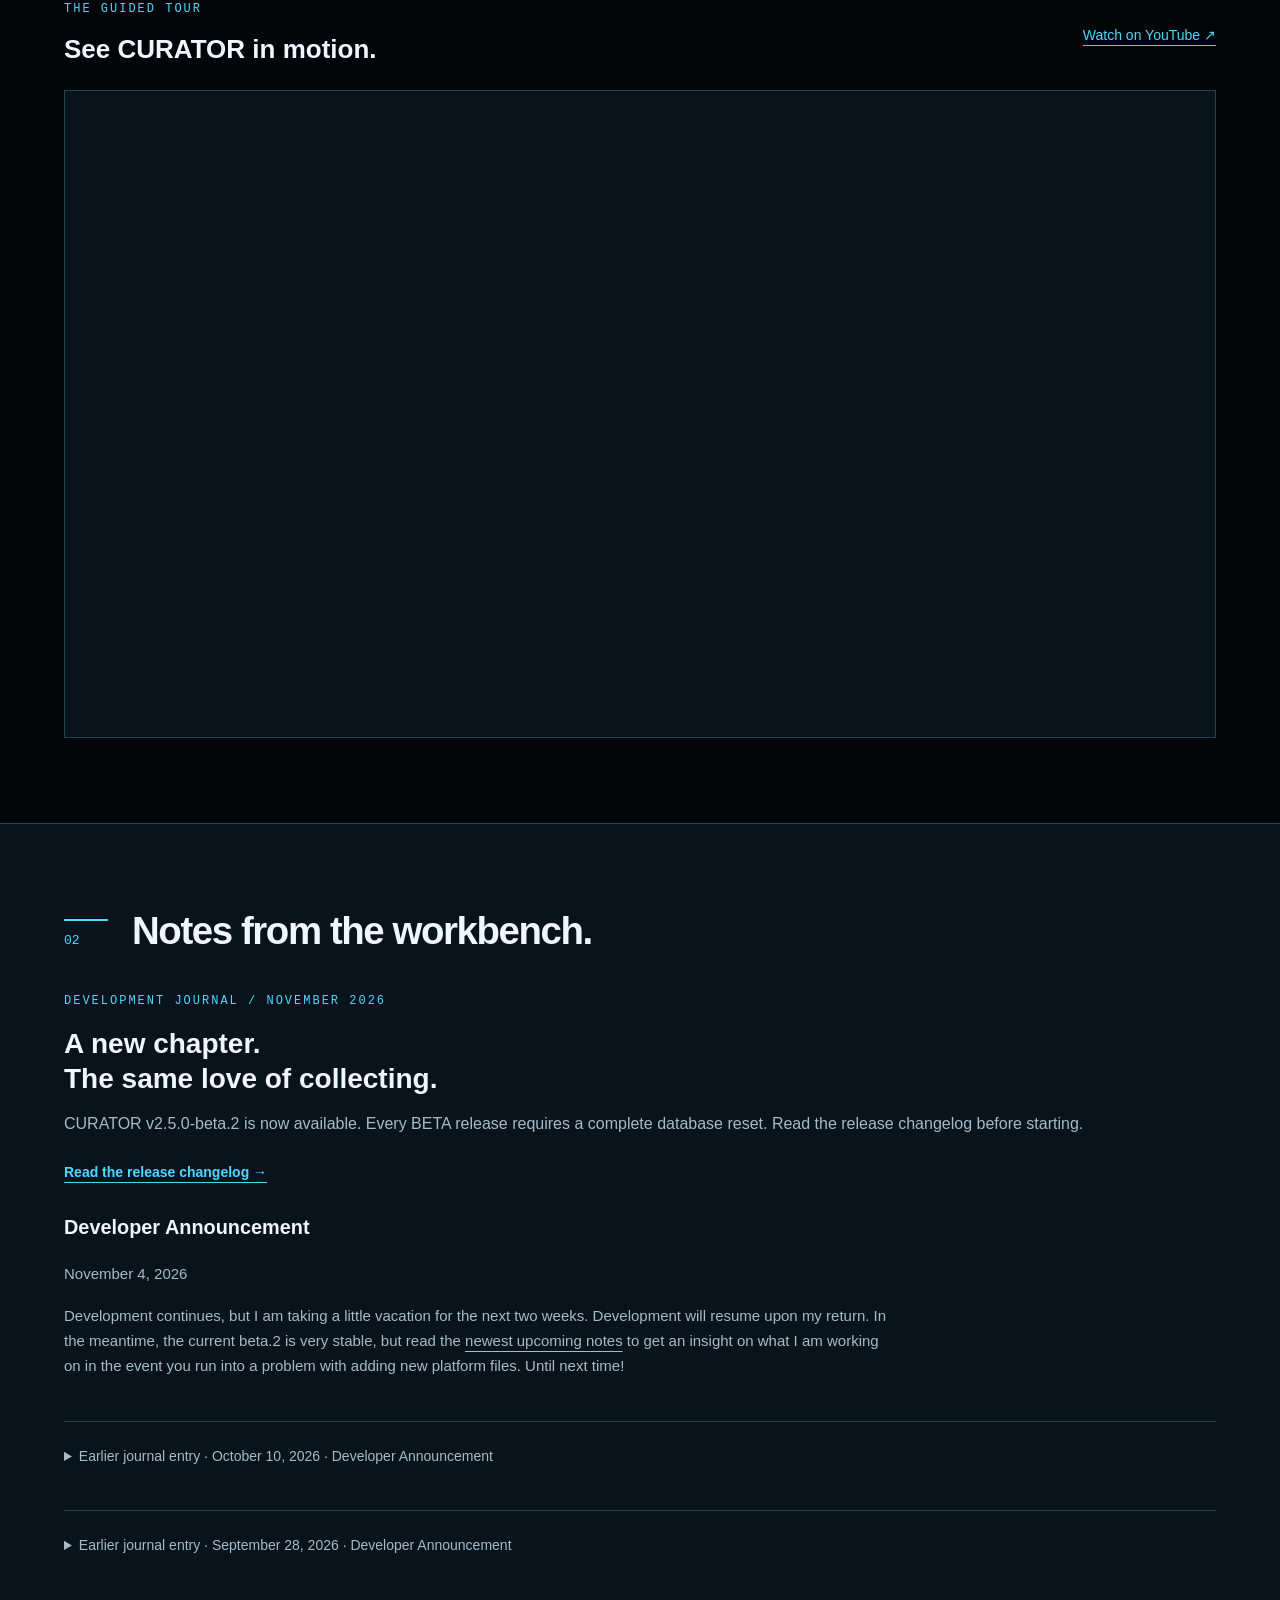
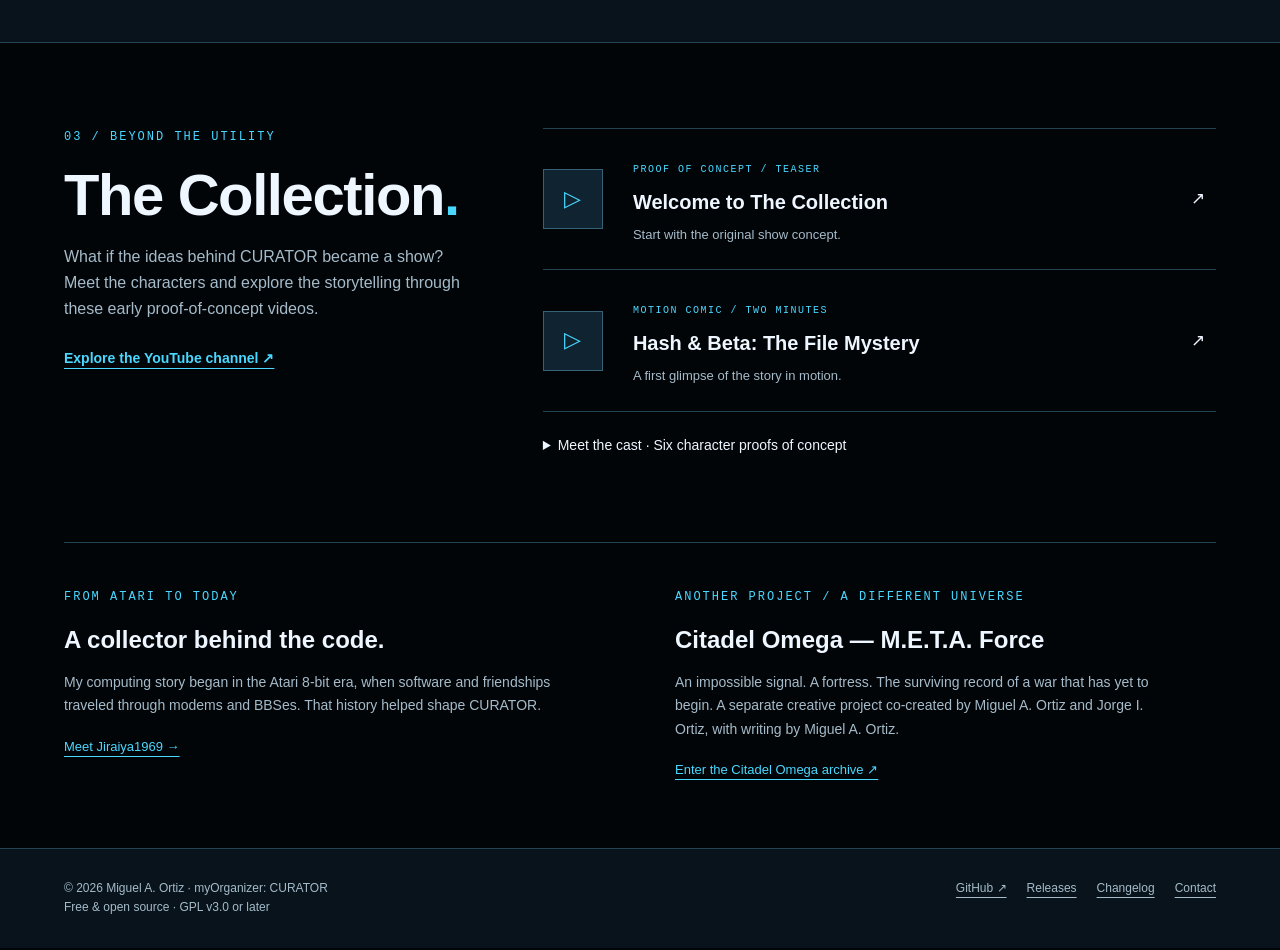
==== commit 0a25c6eb: "Publish Vanity Card 027" ====
--- a/index.html
+++ b/index.html
@@ -47,14 +47,14 @@
 <header><div class="wrap header"><a class="brand" href="/"><small>myOrganizer</small>CURATOR<span class="brand-cursor" aria-hidden="true">▮</span></a><nav aria-label="Main navigation"><a href="/">Home</a><a class="workbench-nav" href="/#development">Workbench</a><a href="/releases">Releases</a><a href="/changelog">Changelog</a><a href="/upcoming">Upcoming</a><a href="/documentation/">Documentation</a><a href="/about">About</a></nav></div></header>
 <main id="main">
 <section class="hero"><div class="wrap hero-grid"><div class="hero-copy">
-<aside class="vanity-card" id="vanity-card" aria-label="Vanity card number 26">
-                <span class="vanity-card-label">Vanity Card #026</span>
-                I’m taking a two-week vacation. Development will resume when I return. Beta.2 is very stable, and the latest Upcoming notes cover what I’m working on for adding new platform files.
-                <div class="vanity-actions"><a class="vanity-card-link" href="#developer-announcement">Developer announcement</a>
+<aside class="vanity-card" id="vanity-card" aria-label="Vanity card number 27">
+                <span class="vanity-card-label">Vanity Card #027</span>
+                Still here and working on the application, but ChatGPT has crippled Codex and development is stalled until they fix permission issues preventing me from making any progress.  Hopefully it won't be too much longer before they do.
+                <div class="vanity-actions"><a class="vanity-card-link" href="#development">Developer announcement</a>
                 <a class="vanity-card-link" href="/upcoming">Upcoming notes</a>
                 <a class="vanity-card-link" href="/changelog#v2-5-0-beta-2">Beta.2 changelog</a></div>
-                <time class="vanity-card-time" datetime="2026-11-04T13:33:05-05:00">
-                    November 4, 2026 · 1:33 PM EST
+                <time class="vanity-card-time" datetime="2026-11-16T08:18:38-05:00">
+                    November 16, 2026 · 8:18 AM EST
                 </time>
             </aside>
 <div class="eyebrow">For the love of the collection.</div><h1>Every collection<br>has a story.<br><span>Give yours order.</span></h1><p>Built for the retro gaming community. CURATOR analyzes, validates, reconstructs, and organizes your emulation collection using trusted DAT-based preservation data.</p><div class="actions"><a class="button" href="/releases">Download v2.5 beta.2 ↓</a><a class="text-link" href="#workflow">Explore the workflow →</a></div><p class="meta">WINDOWS / POWERSHELL / FREE &amp; OPEN SOURCE</p></div><figure class="art"><img src="/assets/images/branding/CURATOR_packaging_cover_concept_v2.png" alt="Approved CURATOR retro collection packaging artwork"><figcaption><span>THE COLLECTION UTILITY</span><span>myOrganizer / CURATOR</span></figcaption></figure></div>
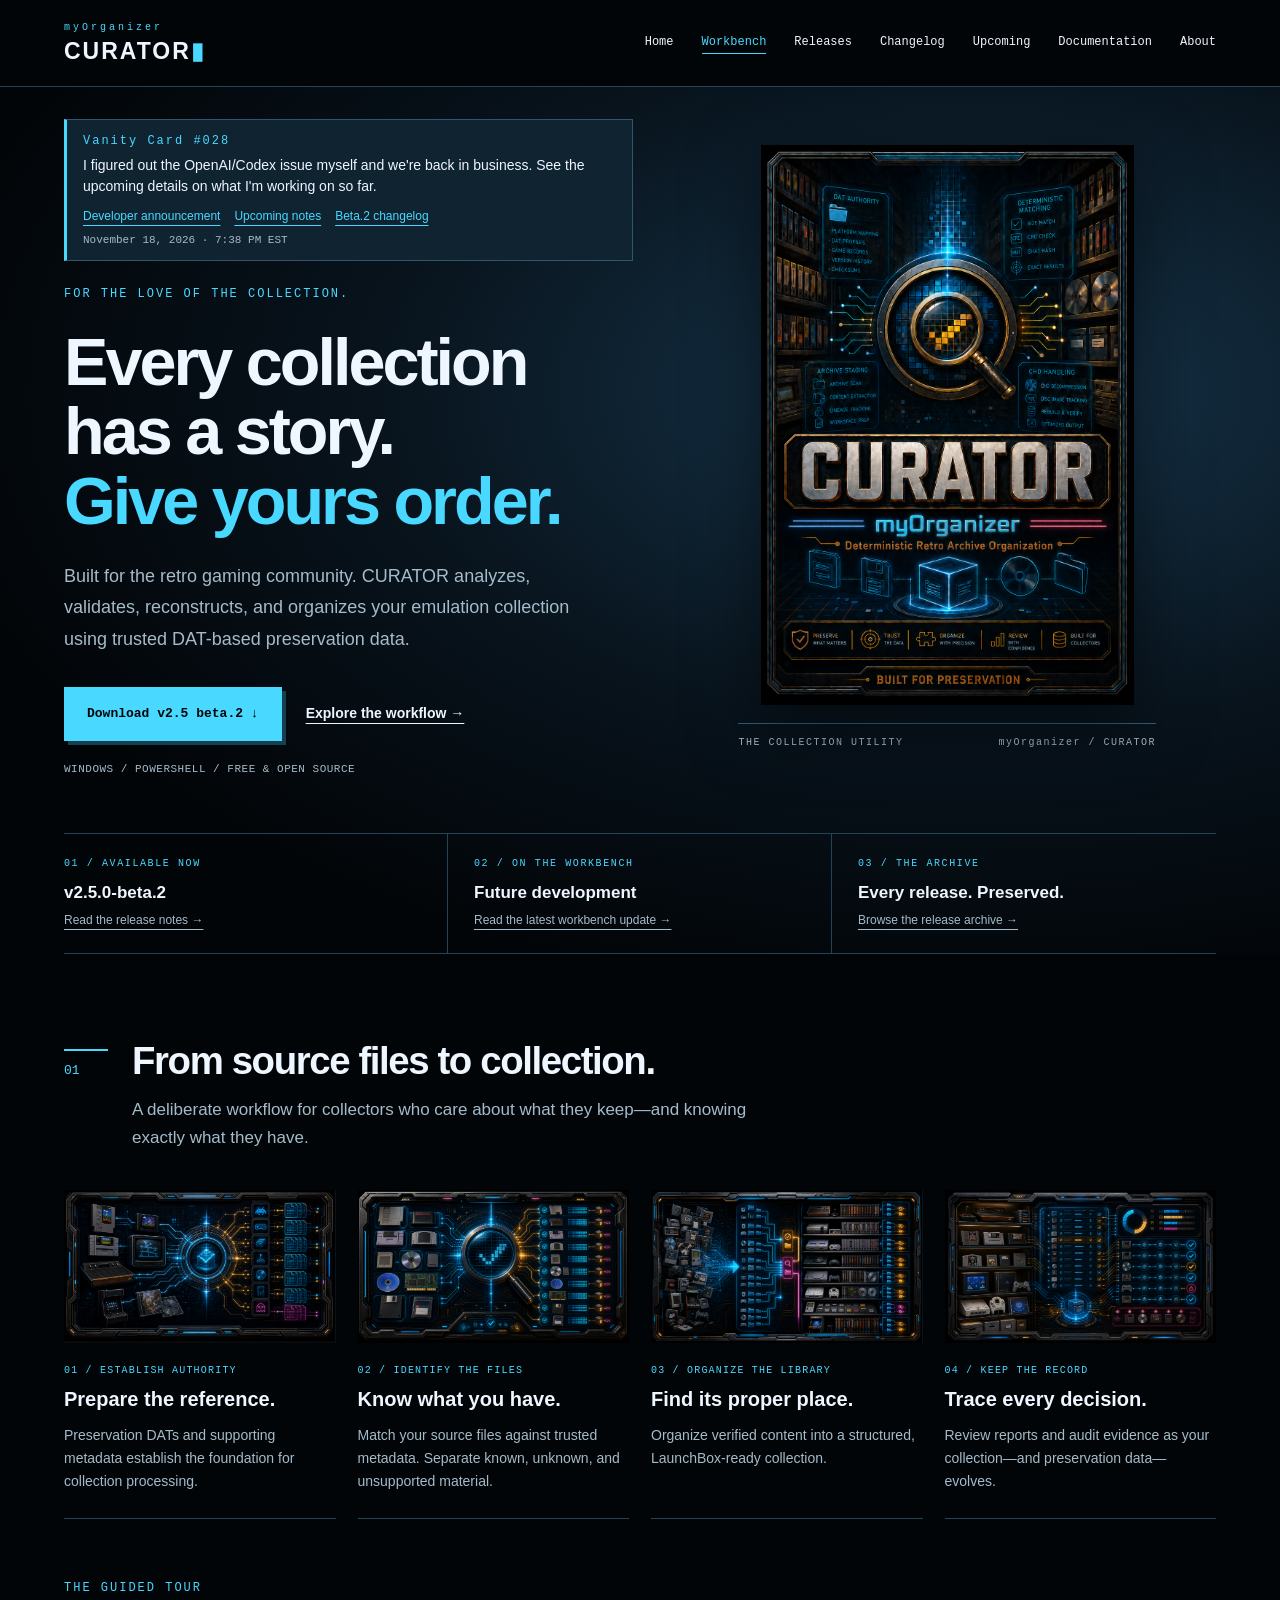
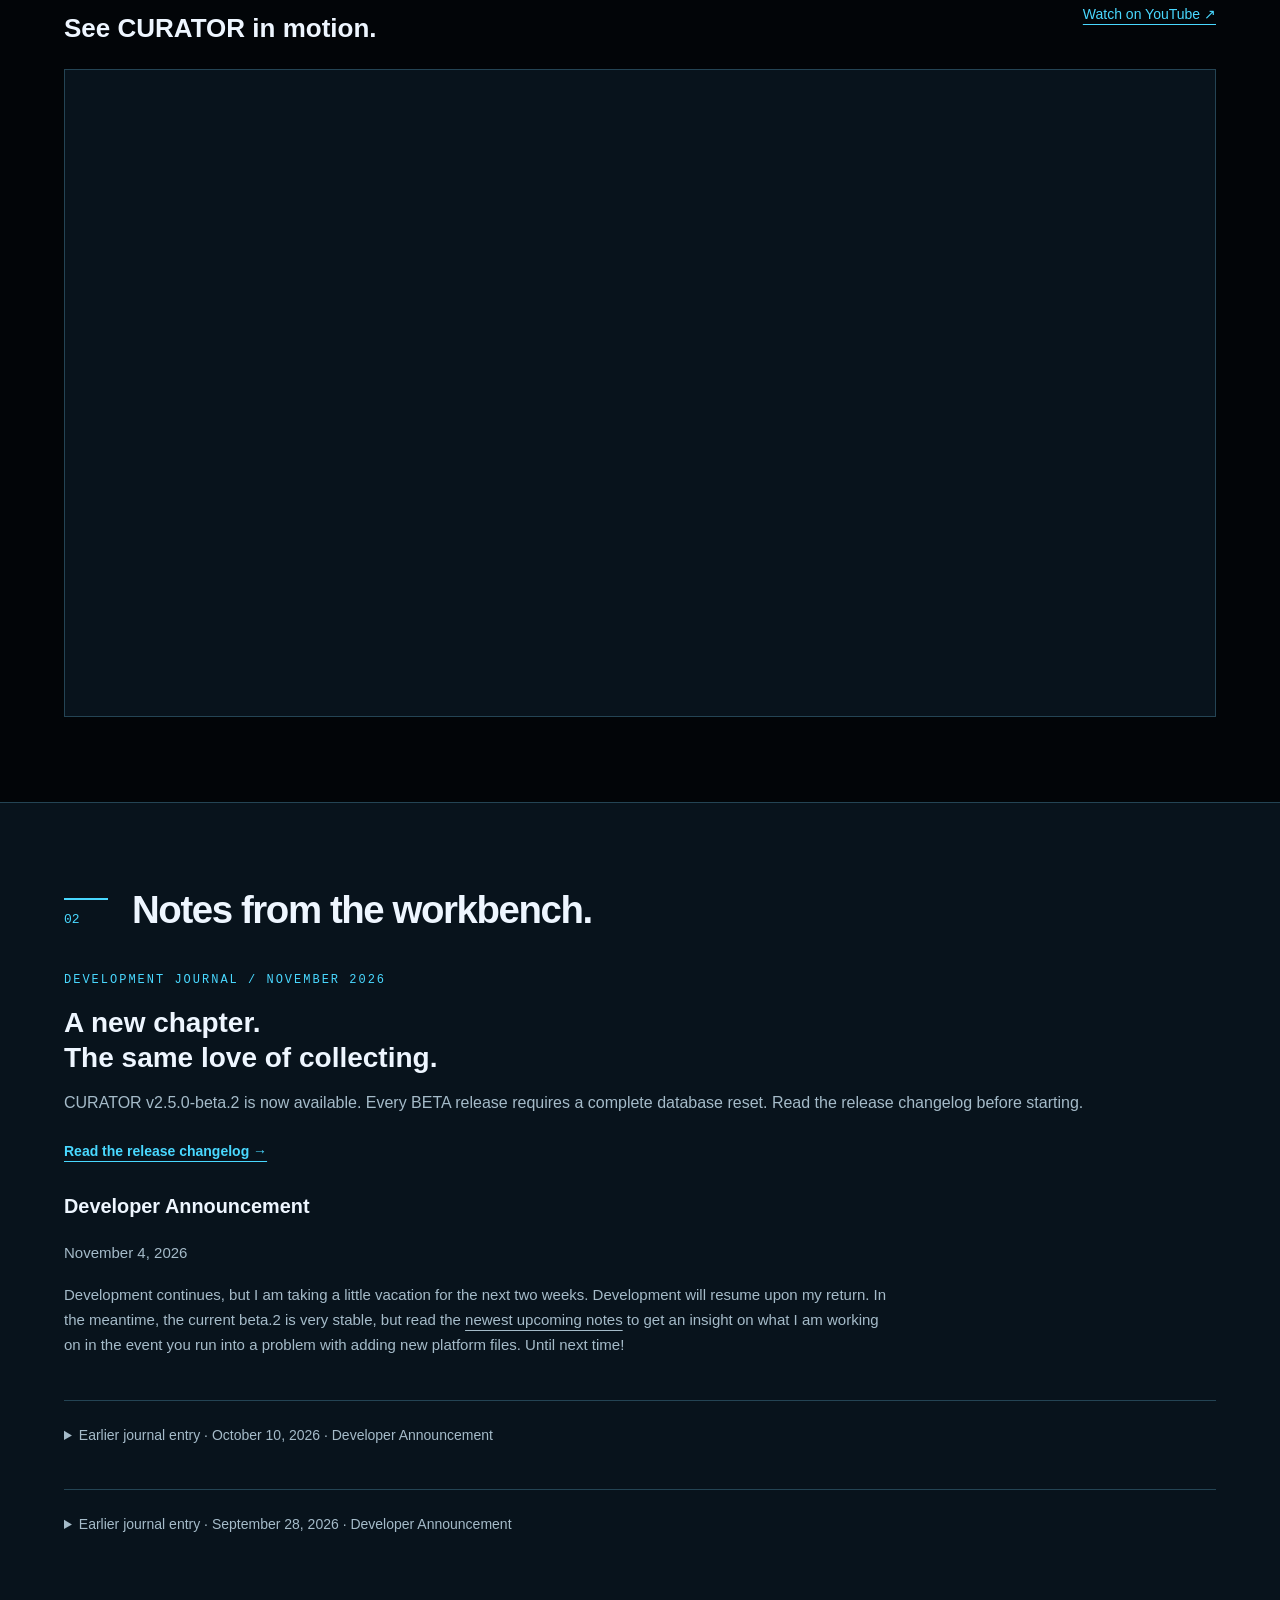
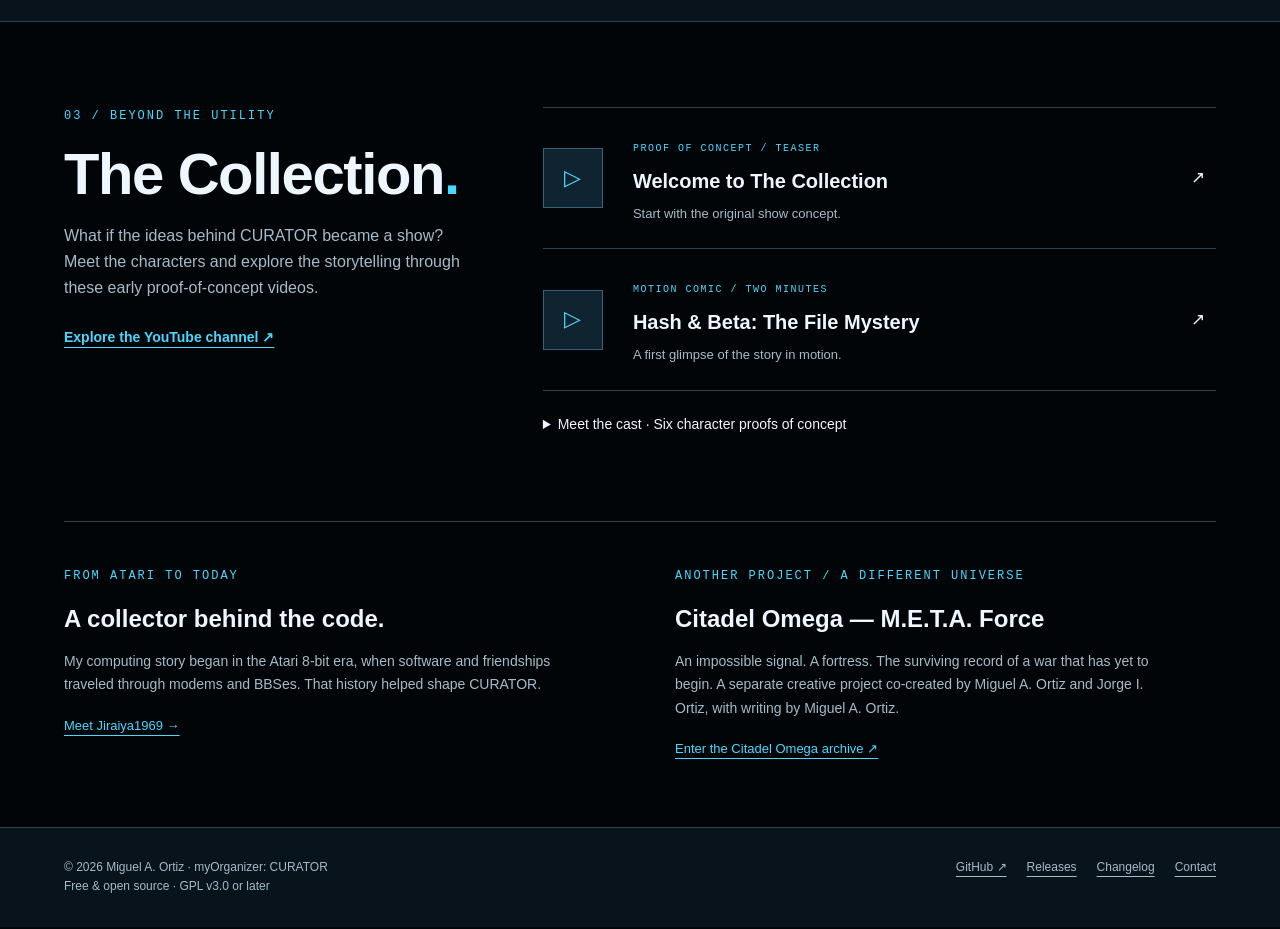
==== commit 81b3f42f: "Publish Vanity Card 028 and updated planning notes" ====
--- a/index.html
+++ b/index.html
@@ -47,14 +47,14 @@
 <header><div class="wrap header"><a class="brand" href="/"><small>myOrganizer</small>CURATOR<span class="brand-cursor" aria-hidden="true">▮</span></a><nav aria-label="Main navigation"><a href="/">Home</a><a class="workbench-nav" href="/#development">Workbench</a><a href="/releases">Releases</a><a href="/changelog">Changelog</a><a href="/upcoming">Upcoming</a><a href="/documentation/">Documentation</a><a href="/about">About</a></nav></div></header>
 <main id="main">
 <section class="hero"><div class="wrap hero-grid"><div class="hero-copy">
-<aside class="vanity-card" id="vanity-card" aria-label="Vanity card number 27">
-                <span class="vanity-card-label">Vanity Card #027</span>
-                Still here and working on the application, but ChatGPT has crippled Codex and development is stalled until they fix permission issues preventing me from making any progress.  Hopefully it won't be too much longer before they do.
+<aside class="vanity-card" id="vanity-card" aria-label="Vanity card number 28">
+                <span class="vanity-card-label">Vanity Card #028</span>
+                I figured out the OpenAI/Codex issue myself and we're back in business.  See the upcoming details on what I'm working on so far.
                 <div class="vanity-actions"><a class="vanity-card-link" href="#development">Developer announcement</a>
                 <a class="vanity-card-link" href="/upcoming">Upcoming notes</a>
                 <a class="vanity-card-link" href="/changelog#v2-5-0-beta-2">Beta.2 changelog</a></div>
-                <time class="vanity-card-time" datetime="2026-11-16T08:18:38-05:00">
-                    November 16, 2026 · 8:18 AM EST
+                <time class="vanity-card-time" datetime="2026-11-18T19:38:39-05:00">
+                    November 18, 2026 · 7:38 PM EST
                 </time>
             </aside>
 <div class="eyebrow">For the love of the collection.</div><h1>Every collection<br>has a story.<br><span>Give yours order.</span></h1><p>Built for the retro gaming community. CURATOR analyzes, validates, reconstructs, and organizes your emulation collection using trusted DAT-based preservation data.</p><div class="actions"><a class="button" href="/releases">Download v2.5 beta.2 ↓</a><a class="text-link" href="#workflow">Explore the workflow →</a></div><p class="meta">WINDOWS / POWERSHELL / FREE &amp; OPEN SOURCE</p></div><figure class="art"><img src="/assets/images/branding/CURATOR_packaging_cover_concept_v2.png" alt="Approved CURATOR retro collection packaging artwork"><figcaption><span>THE COLLECTION UTILITY</span><span>myOrganizer / CURATOR</span></figcaption></figure></div>
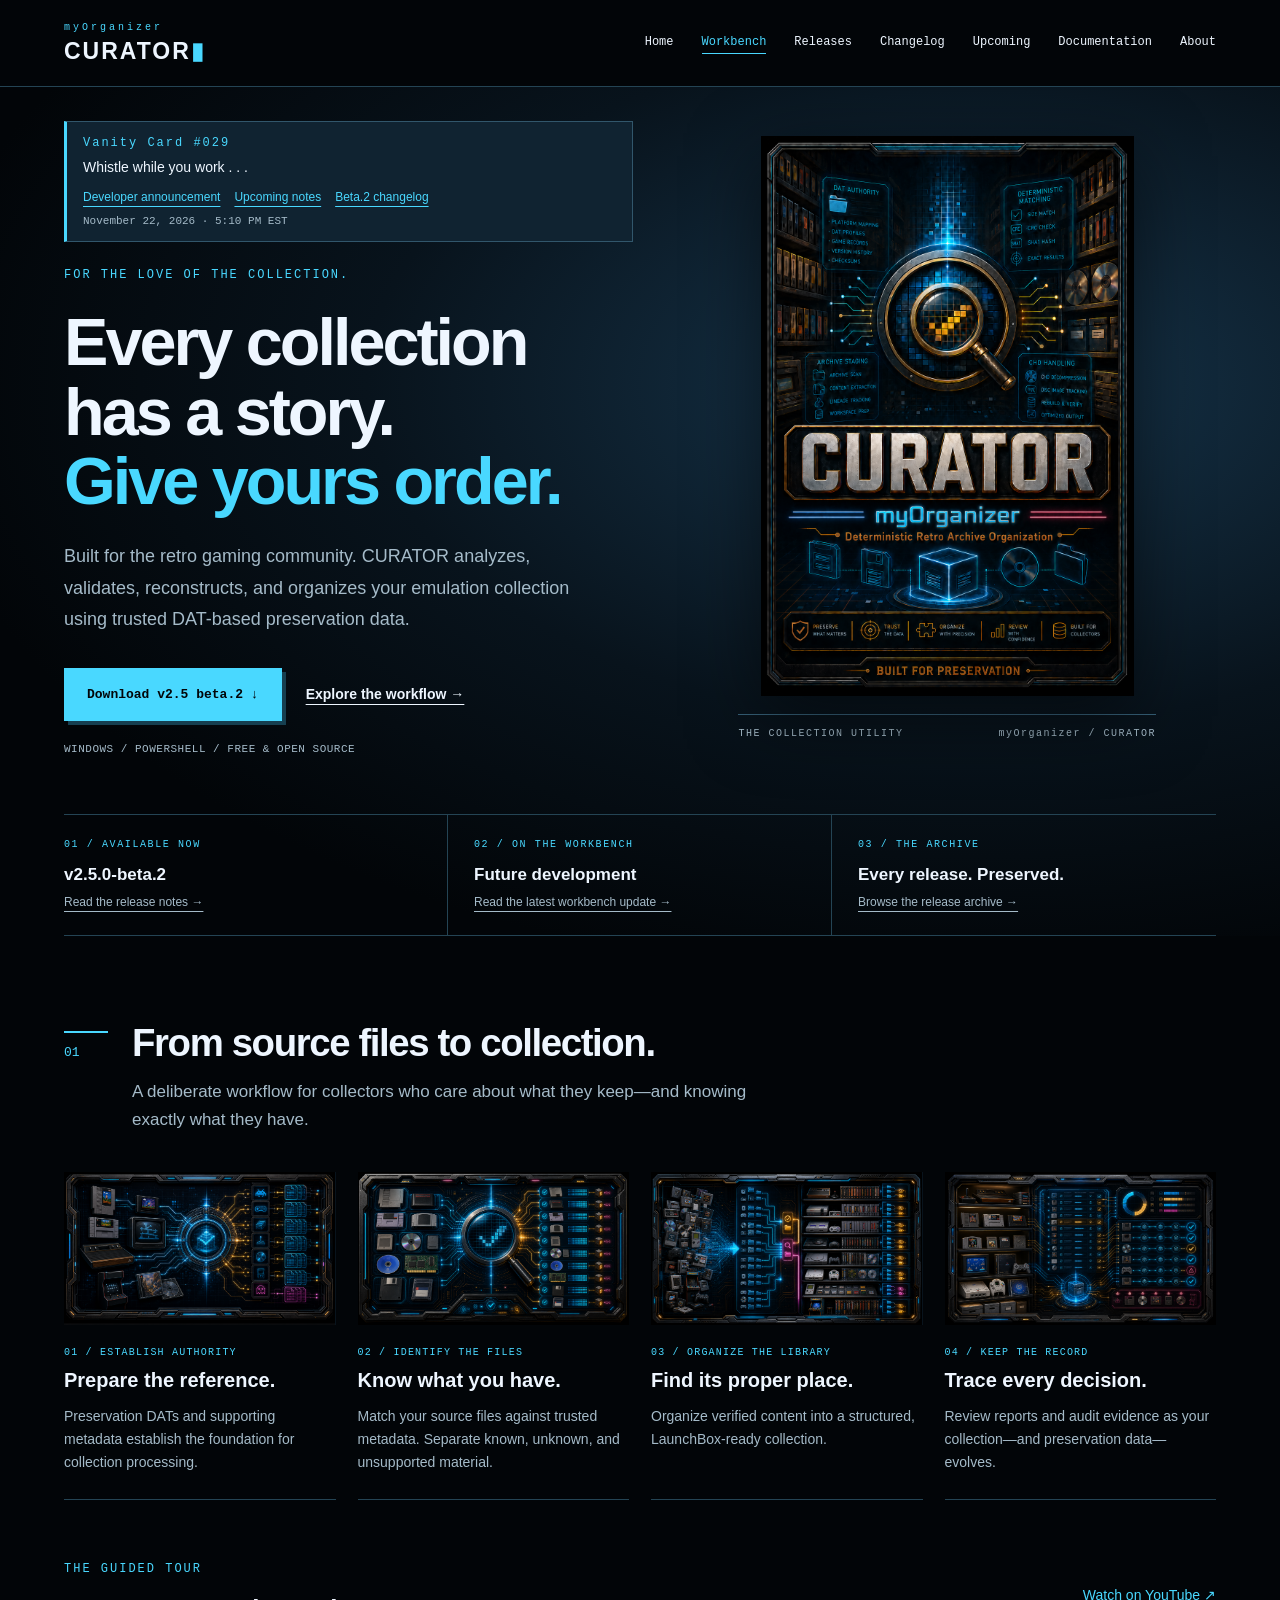
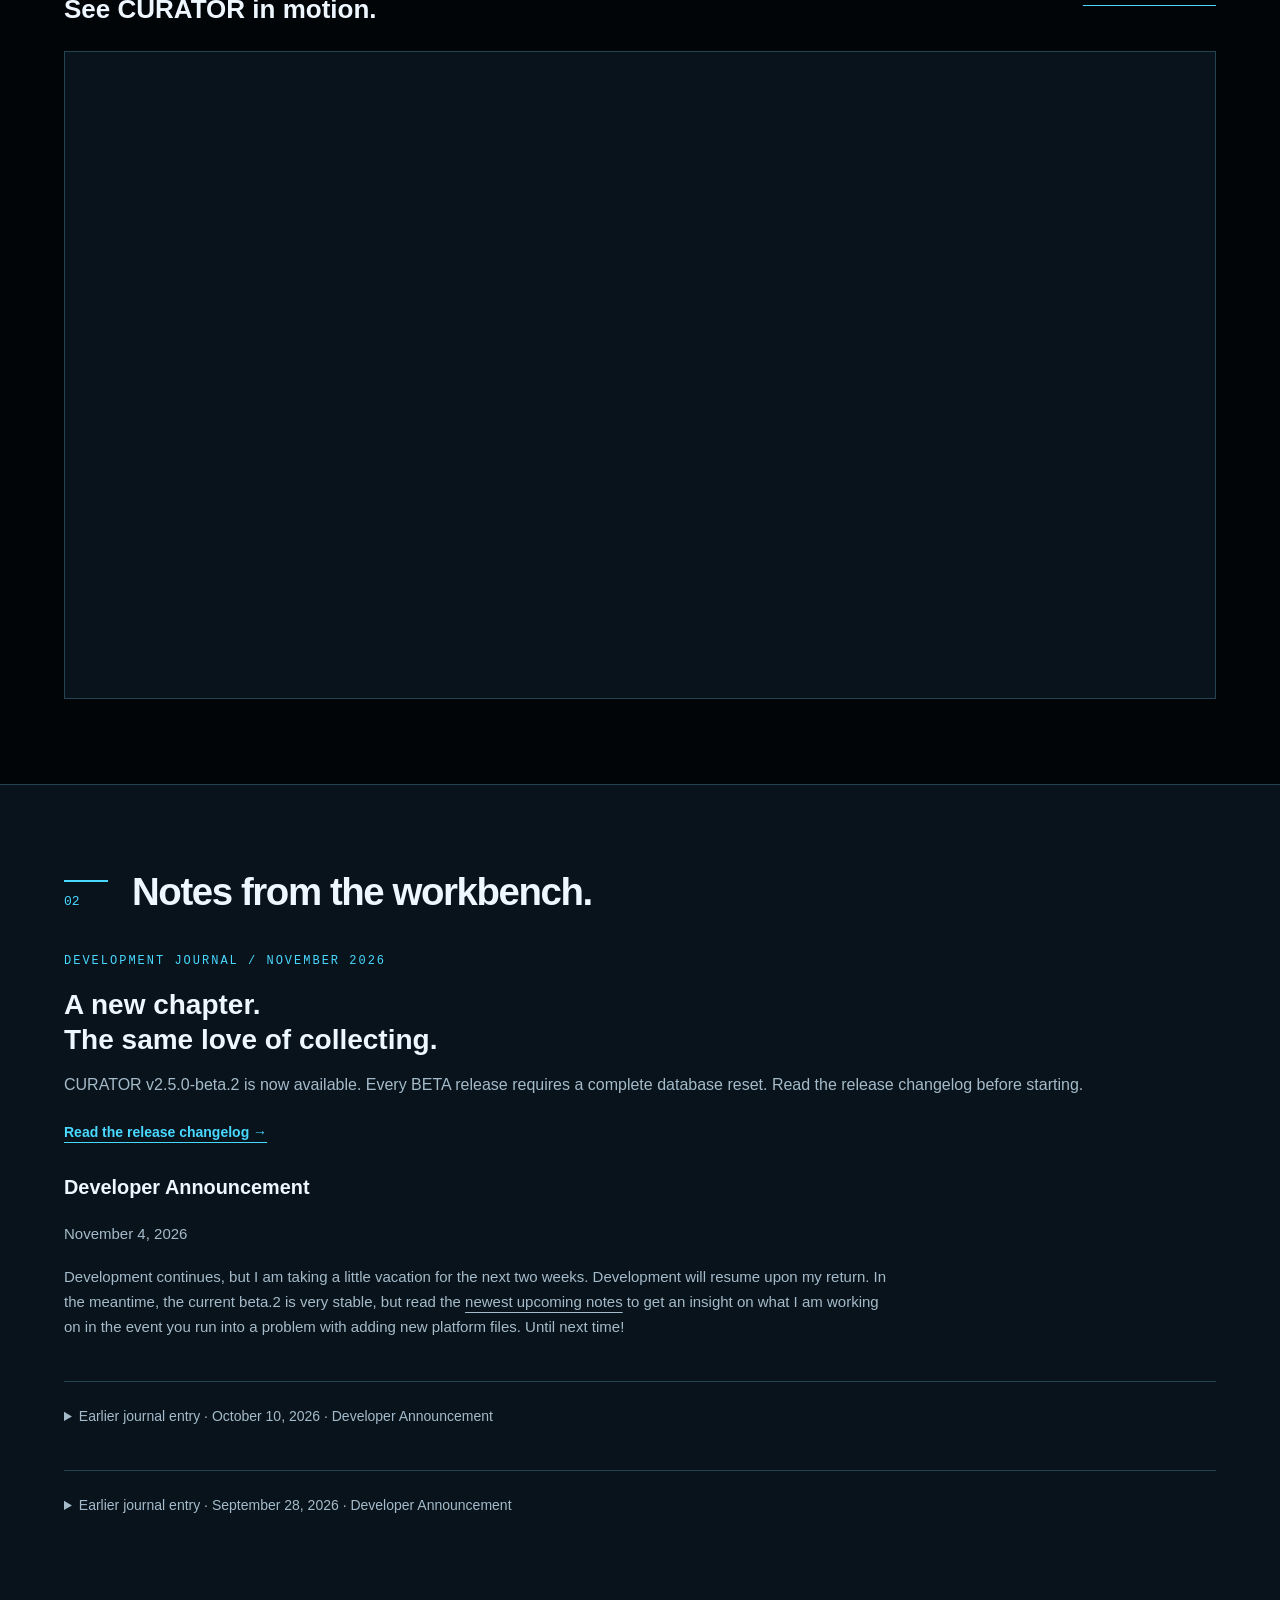
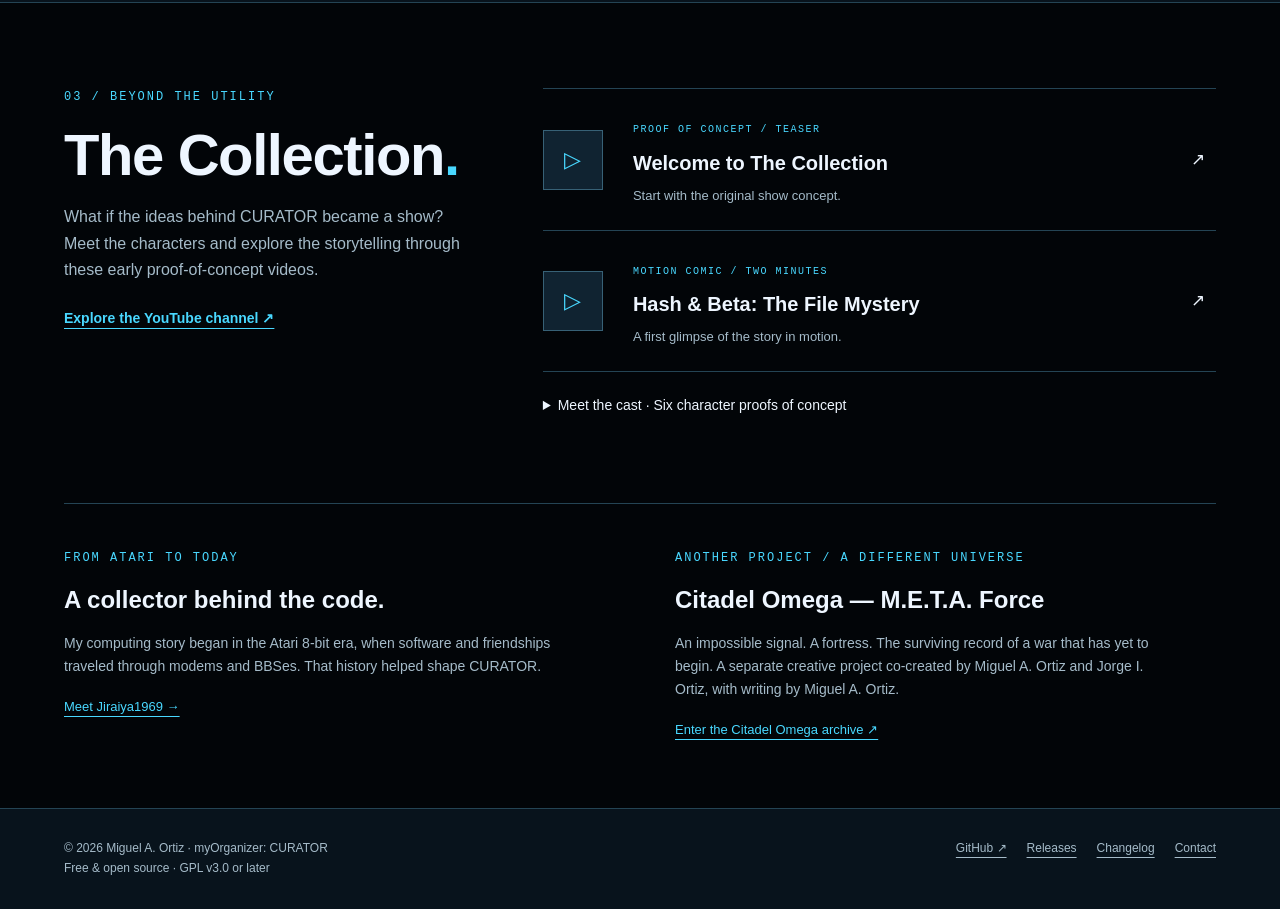
==== commit ed0cfc5d: "Publish Vanity Card 029 and expanded Upcoming notes" ====
--- a/index.html
+++ b/index.html
@@ -47,14 +47,14 @@
 <header><div class="wrap header"><a class="brand" href="/"><small>myOrganizer</small>CURATOR<span class="brand-cursor" aria-hidden="true">▮</span></a><nav aria-label="Main navigation"><a href="/">Home</a><a class="workbench-nav" href="/#development">Workbench</a><a href="/releases">Releases</a><a href="/changelog">Changelog</a><a href="/upcoming">Upcoming</a><a href="/documentation/">Documentation</a><a href="/about">About</a></nav></div></header>
 <main id="main">
 <section class="hero"><div class="wrap hero-grid"><div class="hero-copy">
-<aside class="vanity-card" id="vanity-card" aria-label="Vanity card number 28">
-                <span class="vanity-card-label">Vanity Card #028</span>
-                I figured out the OpenAI/Codex issue myself and we're back in business.  See the upcoming details on what I'm working on so far.
+<aside class="vanity-card" id="vanity-card" aria-label="Vanity card number 29">
+                <span class="vanity-card-label">Vanity Card #029</span>
+                Whistle while you work . . .&#32;
                 <div class="vanity-actions"><a class="vanity-card-link" href="#development">Developer announcement</a>
                 <a class="vanity-card-link" href="/upcoming">Upcoming notes</a>
                 <a class="vanity-card-link" href="/changelog#v2-5-0-beta-2">Beta.2 changelog</a></div>
-                <time class="vanity-card-time" datetime="2026-11-18T19:38:39-05:00">
-                    November 18, 2026 · 7:38 PM EST
+                <time class="vanity-card-time" datetime="2026-11-22T17:10:03-05:00">
+                    November 22, 2026 · 5:10 PM EST
                 </time>
             </aside>
 <div class="eyebrow">For the love of the collection.</div><h1>Every collection<br>has a story.<br><span>Give yours order.</span></h1><p>Built for the retro gaming community. CURATOR analyzes, validates, reconstructs, and organizes your emulation collection using trusted DAT-based preservation data.</p><div class="actions"><a class="button" href="/releases">Download v2.5 beta.2 ↓</a><a class="text-link" href="#workflow">Explore the workflow →</a></div><p class="meta">WINDOWS / POWERSHELL / FREE &amp; OPEN SOURCE</p></div><figure class="art"><img src="/assets/images/branding/CURATOR_packaging_cover_concept_v2.png" alt="Approved CURATOR retro collection packaging artwork"><figcaption><span>THE COLLECTION UTILITY</span><span>myOrganizer / CURATOR</span></figcaption></figure></div>
